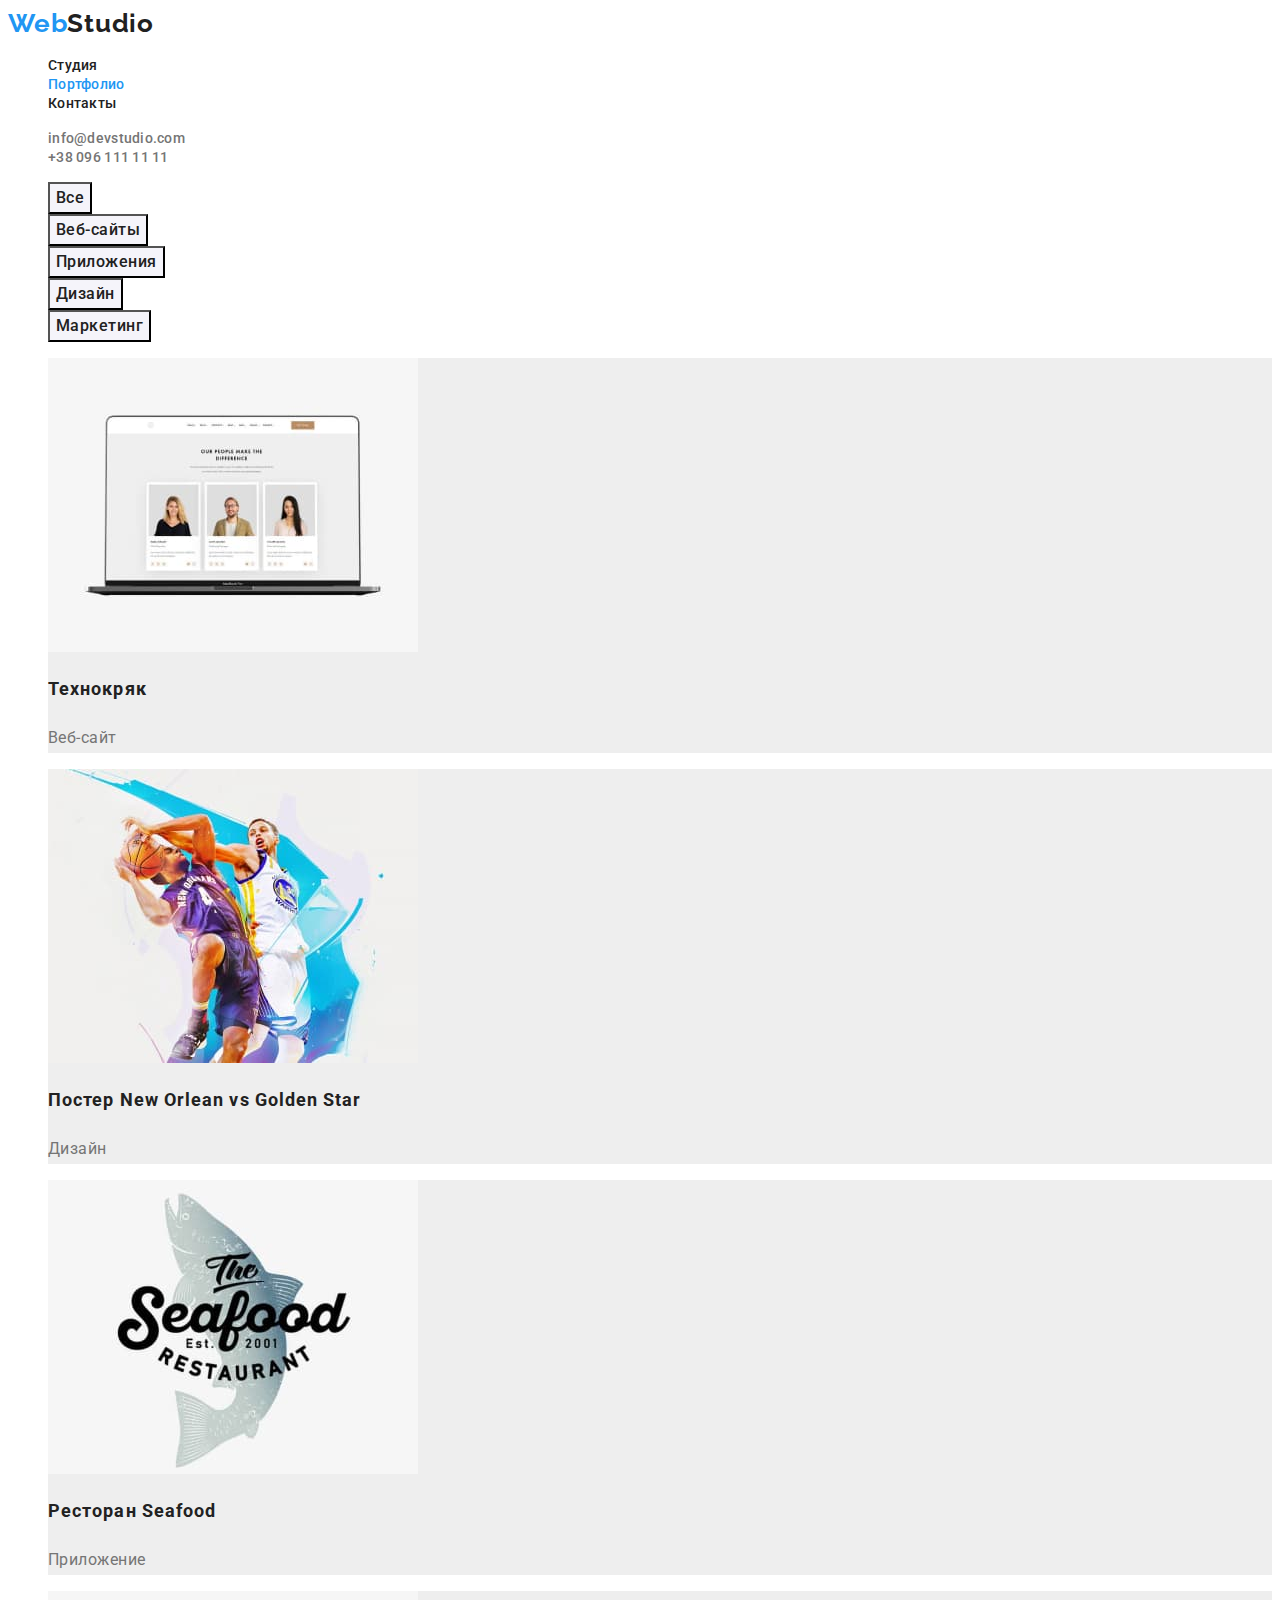
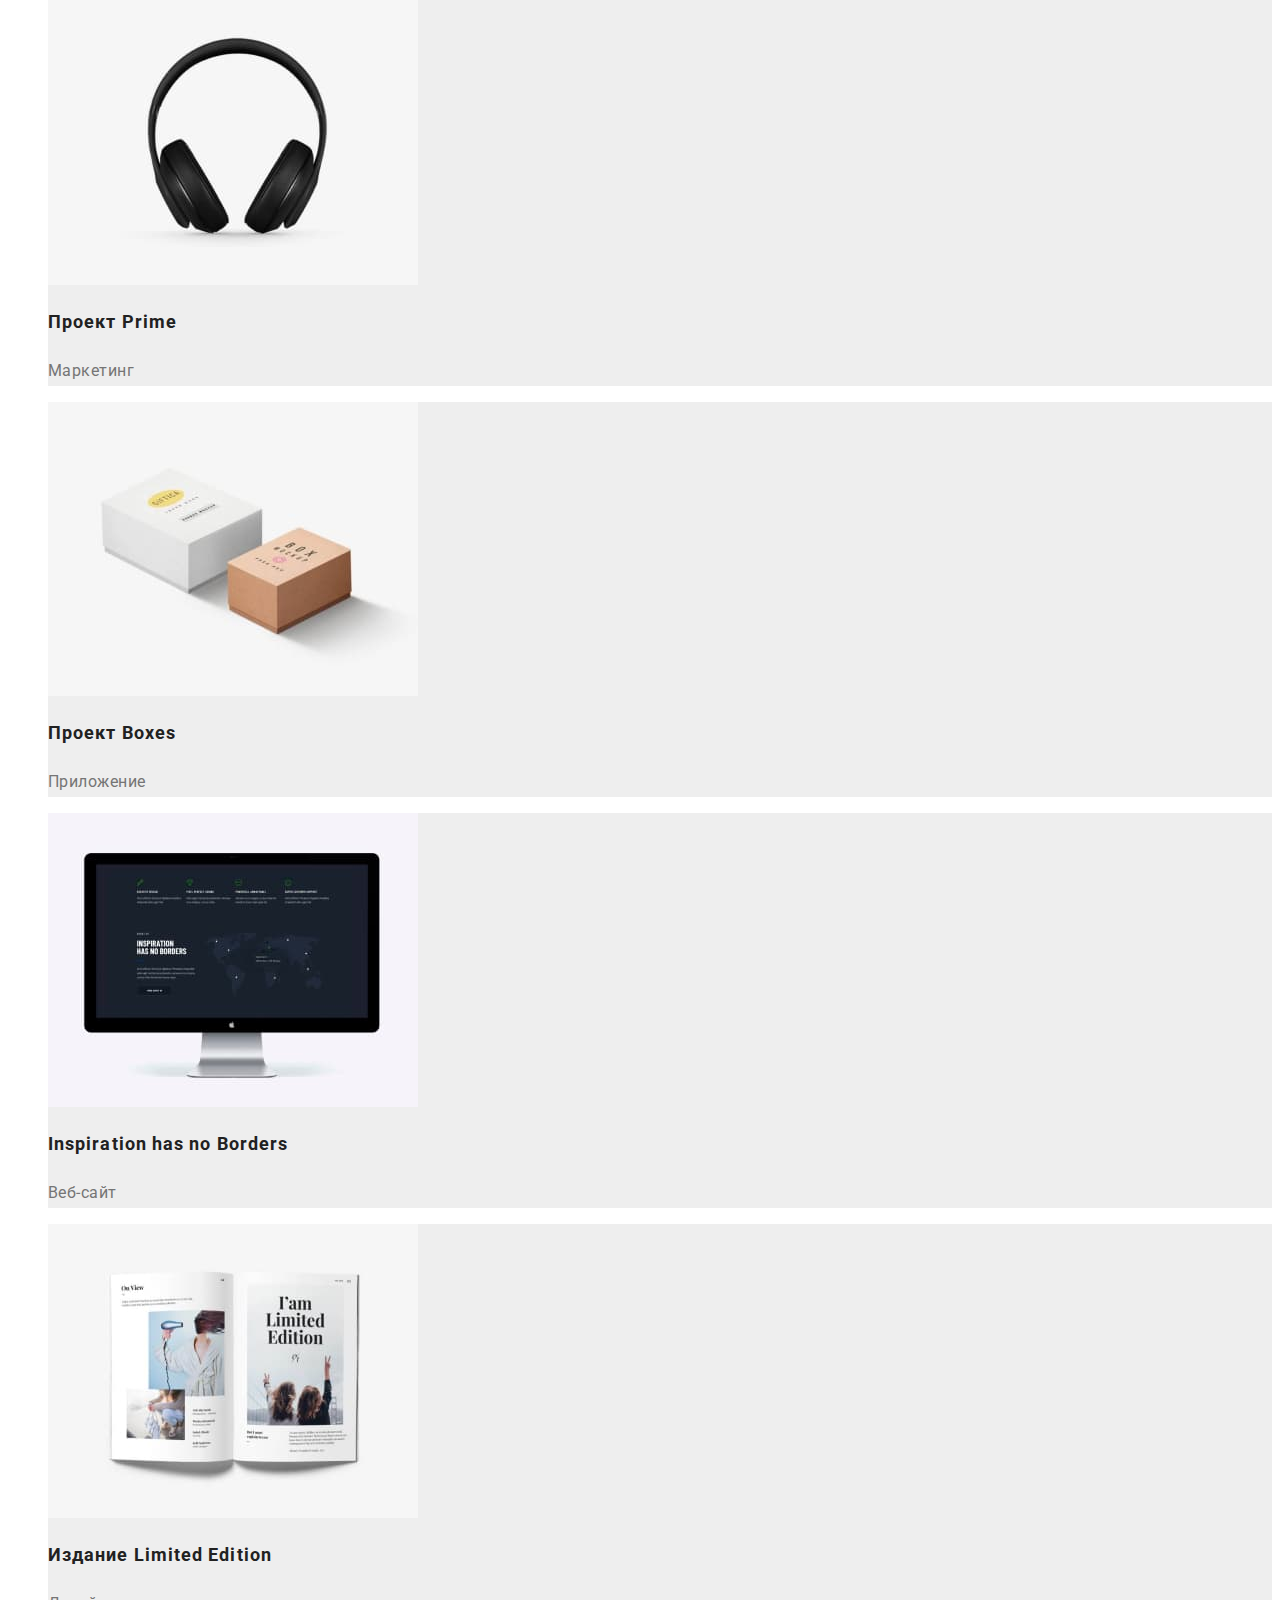
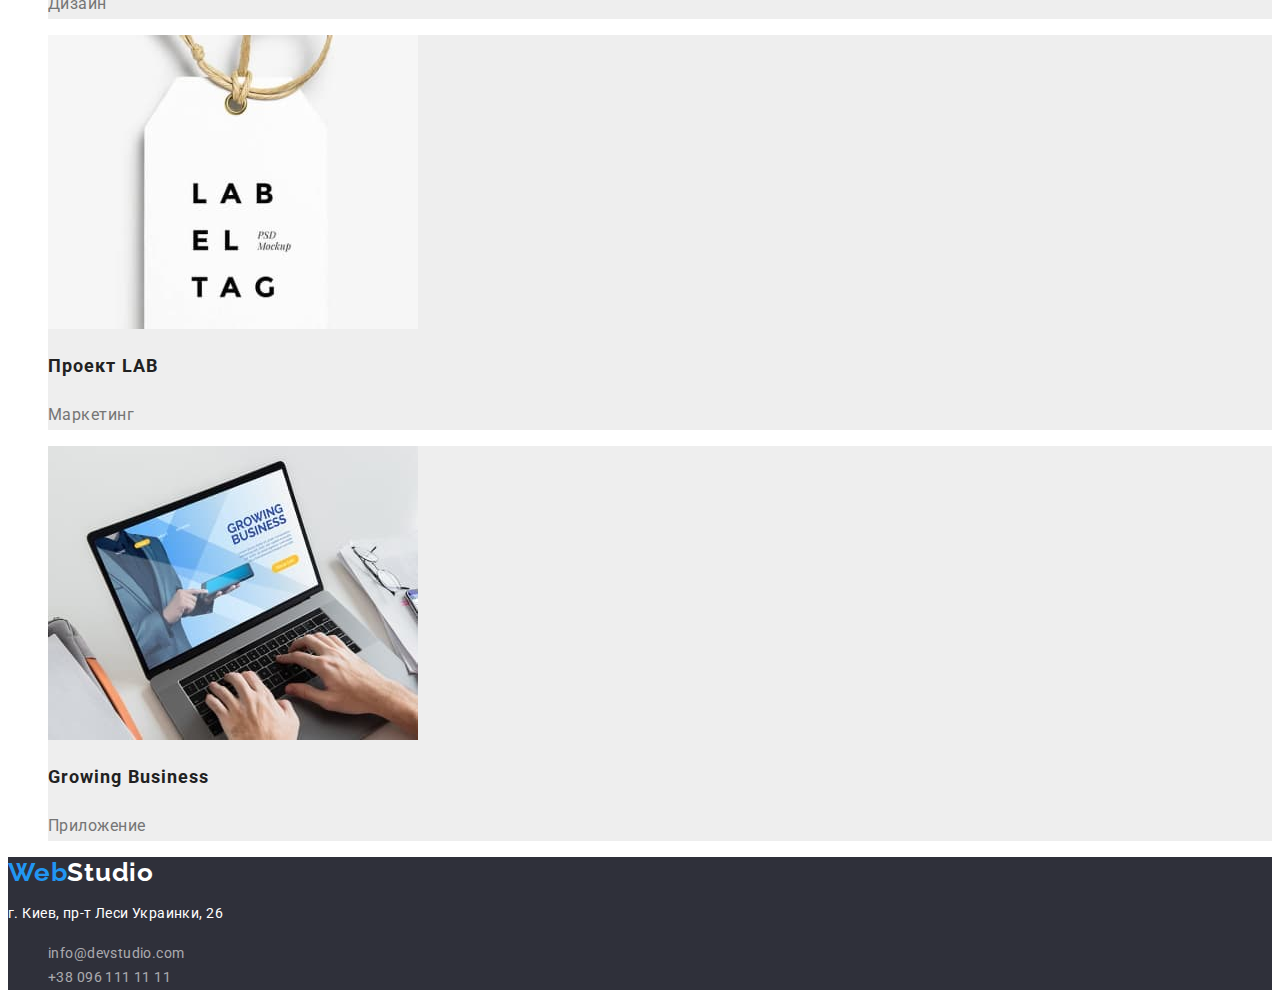
==== portfolio.html @ 0a77f8f7 "Sets up HW3" ====
<!DOCTYPE html>
<html lang="ru">
  <head>
    <meta charset="UTF-8" />
    <meta http-equiv="X-UA-Compatible" content="IE=edge" />
    <meta name="viewport" content="width=device-width, initial-scale=1.0" />

    <link rel="preconnect" href="https://fonts.googleapis.com" />
    <link rel="preconnect" href="https://fonts.gstatic.com" crossorigin />
    <link href="https://fonts.googleapis.com/css2?family=Raleway:wght@700&family=Roboto:wght@400;500;700;900&display=swap" rel="stylesheet" />

    <link rel="stylesheet" href="./CSS/styles.css" />
    <title>Document</title>
  </head>
  <body class="page">
    <header class="header">
      <a href="./index.html" lang="en" class="header-logo link"><span class="logo-blue">Web</span>Studio</a>
      <nav class="header-nav">
        <ul class="header-nav-list list">
          <li class="header-nav-item">
            <a href="./index.html" class="header-nav-link link">Студия</a>
          </li>
          <li class="header-nav-item">
            <a href="./portfolio.html" class="header-nav-link link current">Портфолио</a>
          </li>
          <li class="header-nav-item">
            <a href="" class="header-nav-link link">Контакты</a>
          </li>
        </ul>
      </nav>

      <ul class="header-contacts list">
        <li class="header-contacts-item">
          <a href="mailto:info@devstudio.com" lang="en" class="header-mail link">info@devstudio.com</a>
        </li>
        <li class="header-contacts-item">
          <a href="tel:+380961111111" class="header-tel link">+38 096 111 11 11</a>
        </li>
      </ul>
    </header>

    <main>
      <section class="portfolio">
        <h1 class="visually-hidden">Portfolio</h1>
        <!--title to be hidden-->
        <ul class="portfolio-filter list">
          <li class="portf-filter-item">
            <button type="button" class="port-filter-btn">Все</button>
          </li>
          <li class="portf-filter-item">
            <button type="button" class="port-filter-btn">Веб-сайты</button>
          </li>
          <li class="portf-filter-item">
            <button type="button" class="port-filter-btn">Приложения</button>
          </li>
          <li class="portf-filter-item">
            <button type="button" class="port-filter-btn">Дизайн</button>
          </li>
          <li class="portf-filter-item">
            <button type="button" class="port-filter-btn">Маркетинг</button>
          </li>
        </ul>

        <ul class="portfolio-list list">
          <li class="portfolio-item">
            <a href="">
              <img src="./images/portfolio/tech-crack.jpg" alt="Ноутбук с веб-сайтом" width="370" />
            </a>
            <h2 class="portfolio-item-name">Технокряк</h2>
            <p class="portfolio-item-service">Веб-сайт</p>
          </li>

          <li class="portfolio-item">
            <a href="">
              <img src="./images/portfolio/poster-no-vs-gs.jpg" alt="Баскетболисты" width="370" />
            </a>
            <h2 class="portfolio-item-name">Постер New Orlean vs Golden Star</h2>
            <p class="portfolio-item-service">Дизайн</p>
          </li>

          <li class="portfolio-item">
            <a href="">
              <img src="./images/portfolio/seafood-rest.jpg" alt="Надпись на фоне рыбы" width="370" />
            </a>
            <h2 class="portfolio-item-name">Ресторан Seafood</h2>
            <p class="portfolio-item-service">Приложение</p>
          </li>

          <li class="portfolio-item">
            <a href="">
              <img src="./images/portfolio/prime-project.jpg" alt="Наушники" width="370" />
            </a>
            <h2 class="portfolio-item-name">Проект Prime</h2>
            <p class="portfolio-item-service">Маркетинг</p>
          </li>

          <li class="portfolio-item">
            <a href="">
              <img src="./images/portfolio/boxes-project.jpg" alt="Коробки" width="370" />
            </a>
            <h2 class="portfolio-item-name">Проект Boxes</h2>
            <p class="portfolio-item-service">Приложение</p>
          </li>

          <li class="portfolio-item">
            <a href="">
              <img src="./images/portfolio/inspiration-has-no-borders.jpg" alt="Монитор" width="370" />
            </a>
            <h2 class="portfolio-item-name">Inspiration has no Borders</h2>
            <p class="portfolio-item-service">Веб-сайт</p>
          </li>

          <li class="portfolio-item">
            <a href="">
              <img src="./images/portfolio/limited-edition.jpg" alt="Книга" width="370" />
            </a>
            <h2 class="portfolio-item-name">Издание Limited Edition</h2>
            <p class="portfolio-item-service">Дизайн</p>
          </li>

          <li class="portfolio-item">
            <a href="">
              <img src="./images/portfolio/lab-project.jpg" alt="Бирка" width="370" />
            </a>
            <h2 class="portfolio-item-name">Проект LAB</h2>
            <p class="portfolio-item-service">Маркетинг</p>
          </li>

          <li class="portfolio-item">
            <a href="">
              <img src="./images/portfolio/growing-business.jpg" alt="Руки на ноутбуке" width="370" />
            </a>
            <h2 class="portfolio-item-name">Growing Business</h2>
            <p class="portfolio-item-service">Приложение</p>
          </li>
        </ul>
      </section>
    </main>

    <footer class="footer">
      <a href="./index.html" lang="en" class="footer-logo link"><span class="logo-blue">Web</span>Studio</a>
      <address>
        <p class="footer-address">г. Киев, пр-т Леси Украинки, 26</p>
        <ul class="footer-contacts list">
          <li class="footer-contacts-item">
            <a href="mailto:info@devstudio.com" lang="en" class="footer-mail link">info@devstudio.com</a>
          </li>
          <li class="footer-contacts-item">
            <a href="tel:+380961111111" class="footer-tel link">+38 096 111 11 11</a>
          </li>
        </ul>
      </address>
    </footer>
  </body>
</html>
---- CSS/styles.css ----
/*
dominant text color: #757575
secondary tet color: #212121;
accent text/background color: #2196F3
white text color: #FFFFFF

1-time used:
hero-button hover background-color: #188ce8
hero background-color: #2F303A
team background-color: #F5F4FA
footer background-color: #2F303A
footer tel/e-mail text color: color: rgba(255, 255, 255, 0.6);
*/

/* ---------- VARIABLES ---------- */
:root {
  --main-text: #757575;
  --white-text: #ffffff;
  --secondary-text: #212121;
  --accent: #2196f3;
  --logo-font: 'Raleway', sans-serif;
}

/* ---------- GENERAL ---------- */
body {
  background-color: #ffffff;
  color: var(--main-text);
  font-family: 'Roboto', 'Helvetica Neue', sans-serif;
}

.link {
  text-decoration: none;
}

.list {
  list-style: none;
}

.visually-hidden {
  position: absolute;
  width: 1px;
  height: 1px;
  margin: -1px;
  border: 0;
  padding: 0;

  white-space: nowrap;
  clip-path: inset(100%);
  clip: rect(0 0 0 0);
  overflow: hidden;
}

/* ---------- MAIN PAGE ---------- */
/* ---------- HEADER ---------- */
.header-logo {
  color: var(--secondary-text);
  font-family: var(--logo-font);
  font-weight: 700;
  font-size: 26px;
  line-height: 1.19;
  letter-spacing: 0.03em;
}

.logo-blue {
  color: var(--accent);
}

/* header-nav */
.header-nav-list .header-nav-link {
  color: var(--secondary-text);
  font-weight: 500;
  font-size: 14px;
  line-height: 1.14;
  letter-spacing: 0.02em;
}

.header-nav-list .header-nav-link:hover,
.header-nav-list .header-nav-link:focus {
  color: var(--accent);
}

.header-nav-list .header-nav-link.current {
  color: var(--accent);
}

/* header-contacts */
.header-mail,
.header-tel {
  color: var(--main-text);
  font-weight: 500;
  font-size: 14px;
  line-height: 1.14;
  letter-spacing: 0.02em;
}

.header-mail:hover,
.header-tel:hover,
.header-mail:focus,
.header-tel:focus {
  color: var(--accent);
}

/* ---------- MAIN ---------- */
.hero {
  background-color: #2f303a;
}

.hero-title {
  color: var(--white-text);
  font-weight: 900;
  font-size: 44px;
  line-height: 1.36;
  text-align: center;
  letter-spacing: 0.06em;
  text-transform: uppercase;
}

.hero-button {
  background-color: var(--accent);
  color: var(--white-text);
  cursor: pointer;
  font-family: inherit;
  font-weight: 700;
  font-size: 16px;
  line-height: 1.88;
  display: flex;
  align-items: center;
  text-align: center;
  letter-spacing: 0.06em;
}

.hero-button:hover,
.hero-button:focus {
  background-color: #188ce8;
}

.val-headline {
  color: var(--secondary-text);
  font-weight: 700;
  font-size: 14px;
  line-height: 1.14;
  letter-spacing: 0.03em;
  text-transform: uppercase;
}

.services-title,
.team-title {
  color: var(--secondary-text);
  font-size: 36px;
  line-height: 1.17;
  text-align: center;
  letter-spacing: 0.03em;
}

.val-descr {
  color: var(--main-text);
  font-size: 14px;
  line-height: 1.71;
  letter-spacing: 0.03em;
}

.team-members-name {
  color: var(--secondary-text);
  font-weight: 500;
  font-size: 16px;
  line-height: 1.19;
  text-align: center;
  letter-spacing: 0.03em;
}

.team-members-position {
  color: var(--main-text);
  font-size: 16px;
  line-height: 1.19;
  text-align: center;
  letter-spacing: 0.03em;
}

.team {
  background-color: #f5f4fa;
}

/* ---------- FOOTER ---------- */
.footer {
  background-color: #2f303a;
}

.footer-logo {
  color: var(--white-text);
  font-weight: 700;
  font-size: 26px;
  line-height: 1.19;
  letter-spacing: 0.03em;
}

.footer-address {
  color: var(--white-text);
  font-style: normal;
  font-size: 14px;
  line-height: 1.71;
  letter-spacing: 0.03em;
}

.footer-logo {
  font-family: var(--logo-font);
  font-weight: 700;
  font-size: 26px;
  line-height: 1.19;
  letter-spacing: 0.03em;
}

/* footer-contacts */
.footer-mail,
.footer-tel {
  color: rgba(255, 255, 255, 0.6);
  font-style: normal;
  font-weight: 400;
  font-size: 14px;
  line-height: 1.71;
  letter-spacing: 0.03em;
}

.footer-mail:hover,
.footer-tel:hover,
.footer-mail:focus,
.footer-tel:focus {
  color: var(--accent);
}

/* ---------- PORTFOLIO PAGE ---------- */
.port-filter-btn {
  color: var(--secondary-text);
  background-color: #f5f4fa;
  font-family: inherit;
  cursor: pointer;
  font-weight: 500;
  font-size: 16px;
  line-height: 1.63;
  text-align: center;
  letter-spacing: 0.03em;
}

.port-filter-btn:hover,
.port-filter-btn:focus {
  color: var(--white-text);
  background-color: var(--accent);
}

.portfolio-item {
  background-color: #eeeeee;
}

.portfolio-item-name {
  color: var(--secondary-text);
  font-size: 18px;
  line-height: 2;
  letter-spacing: 0.06em;
}

.portfolio-item-service {
  color: var(--main-text);
  font-size: 16px;
  line-height: 1.88;
  letter-spacing: 0.03em;
}
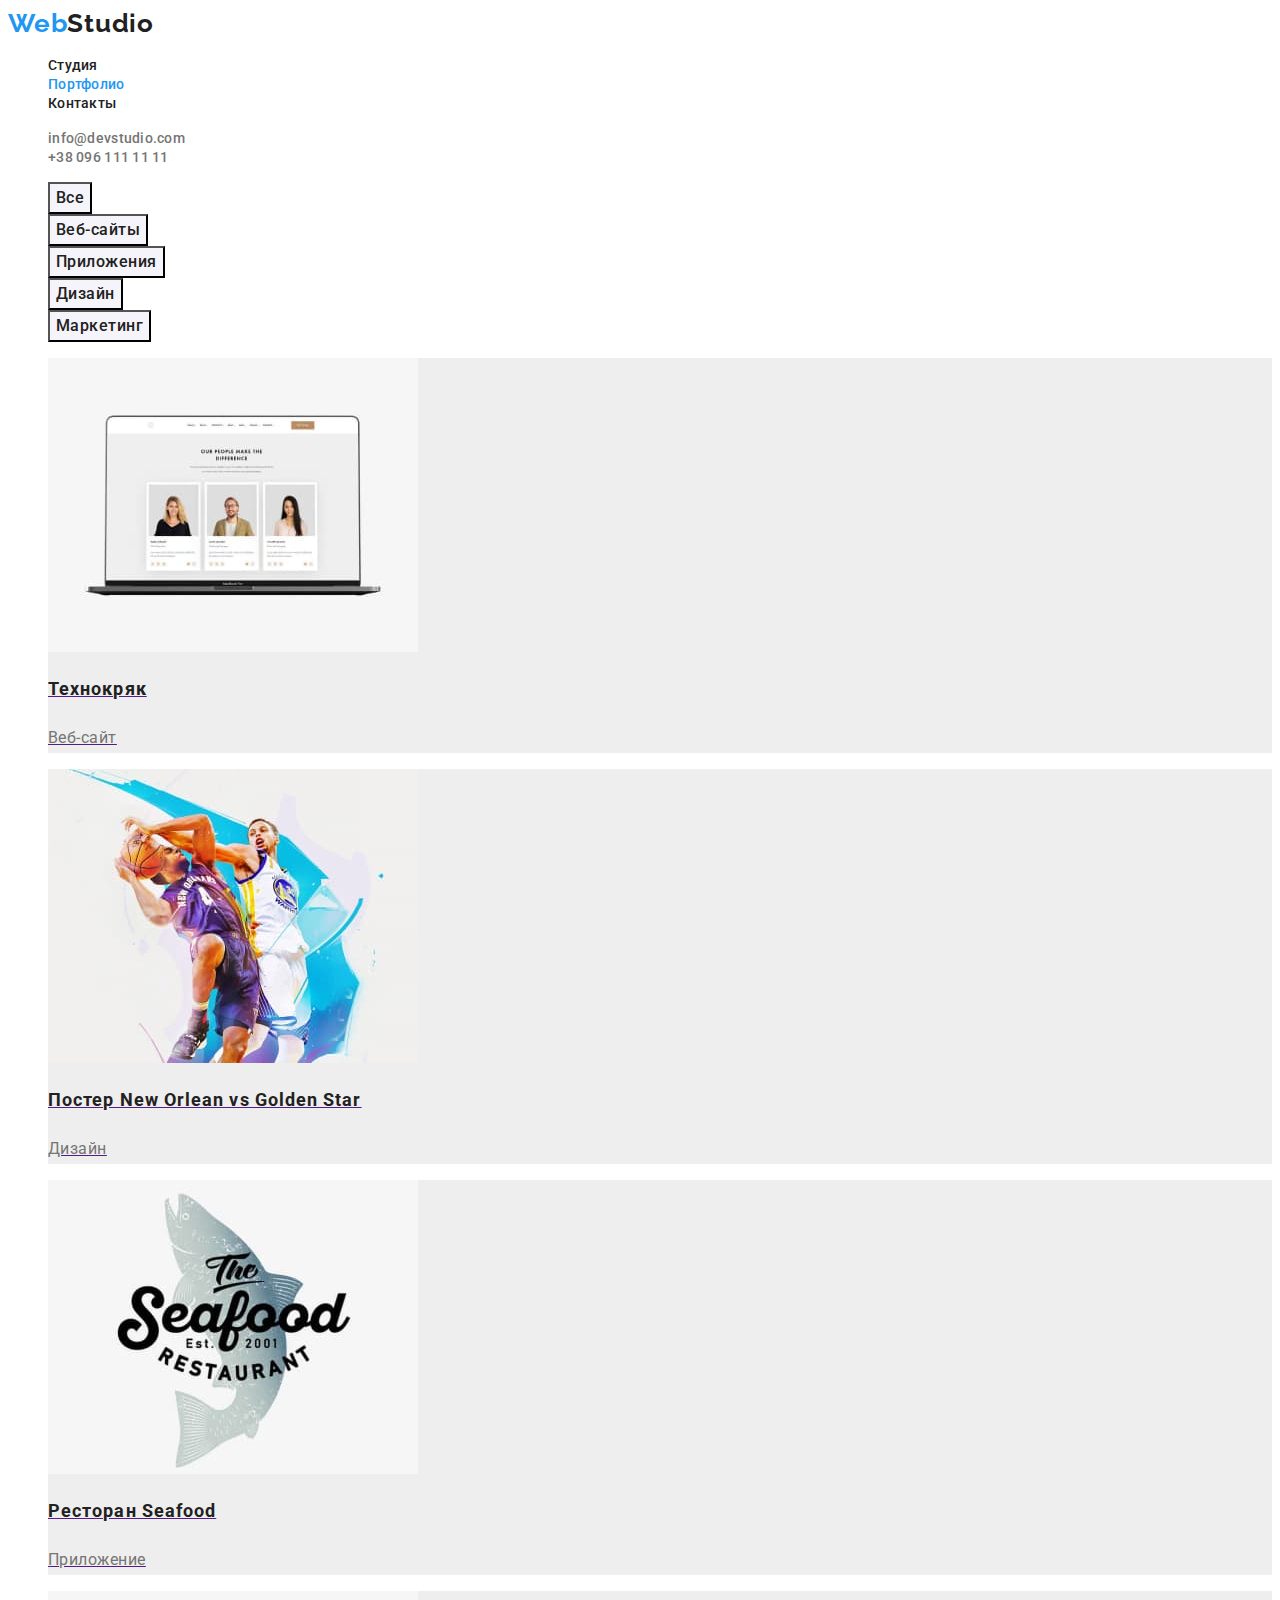
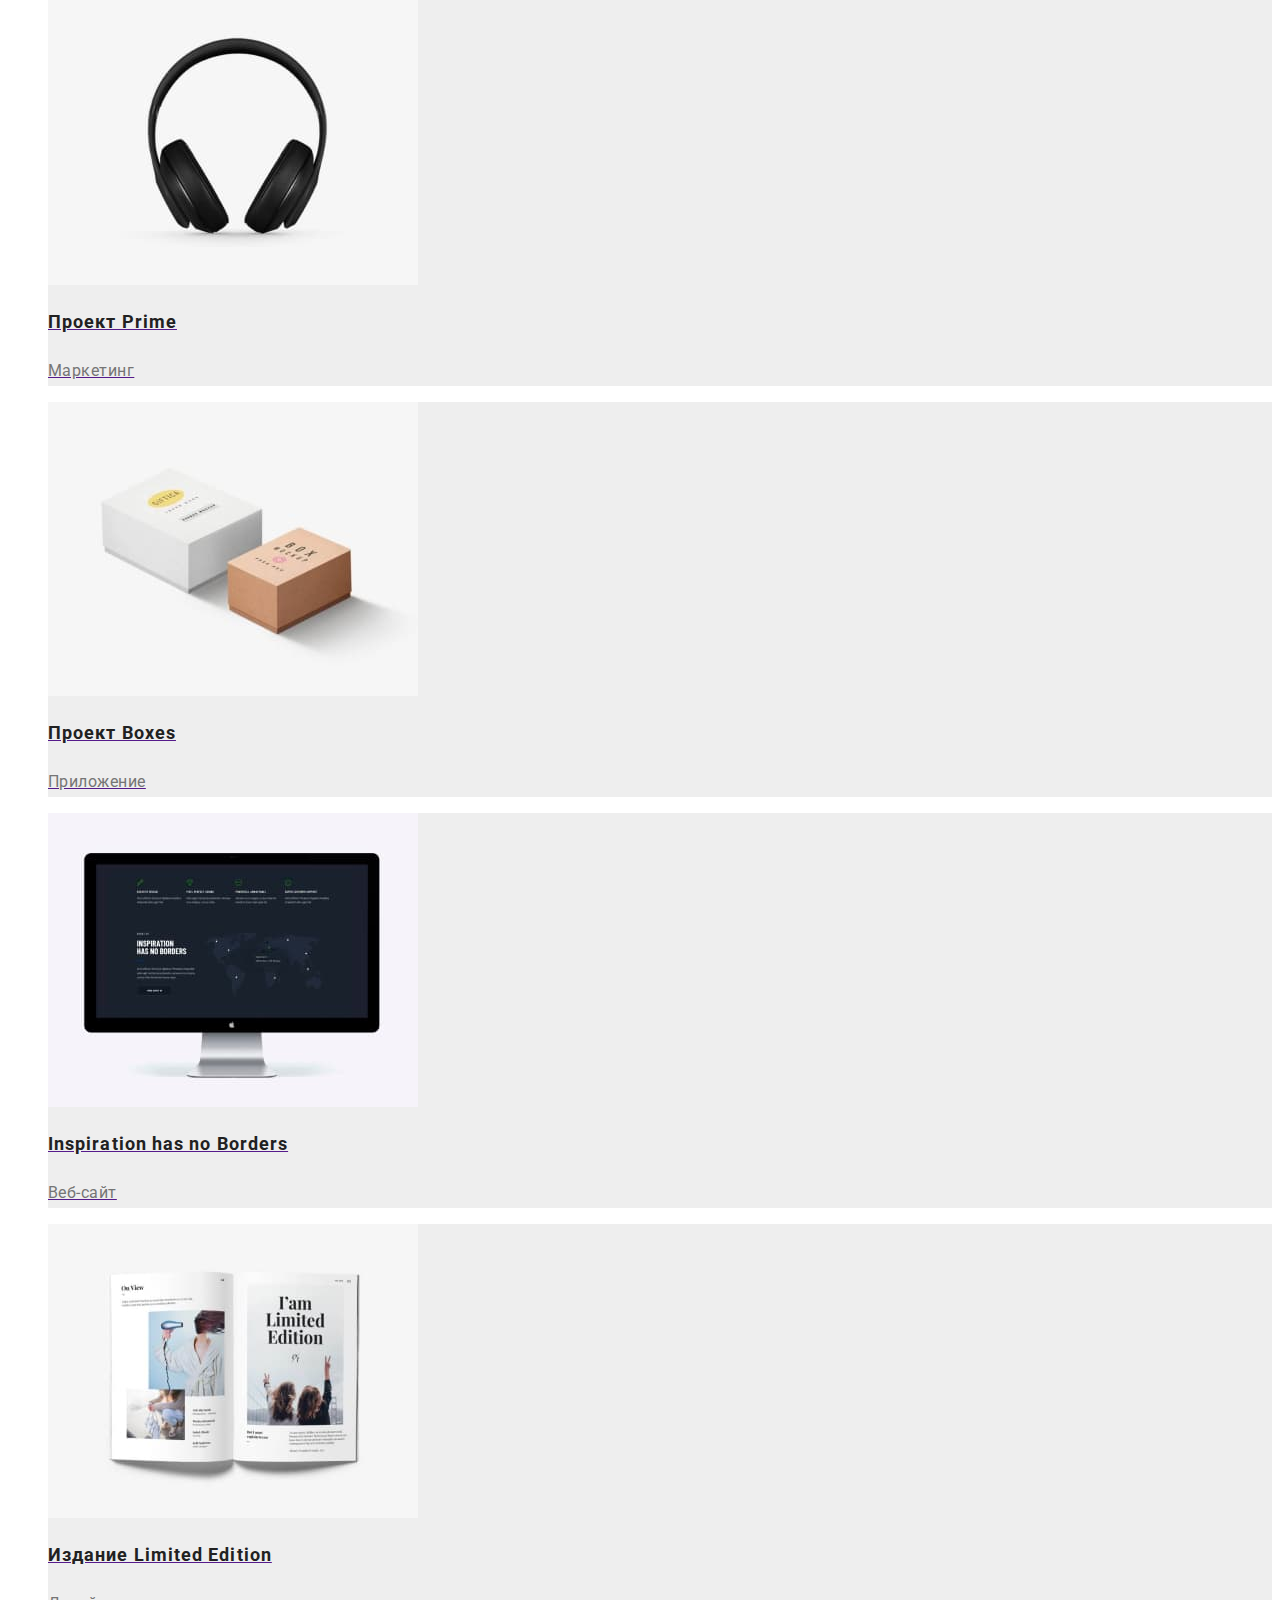
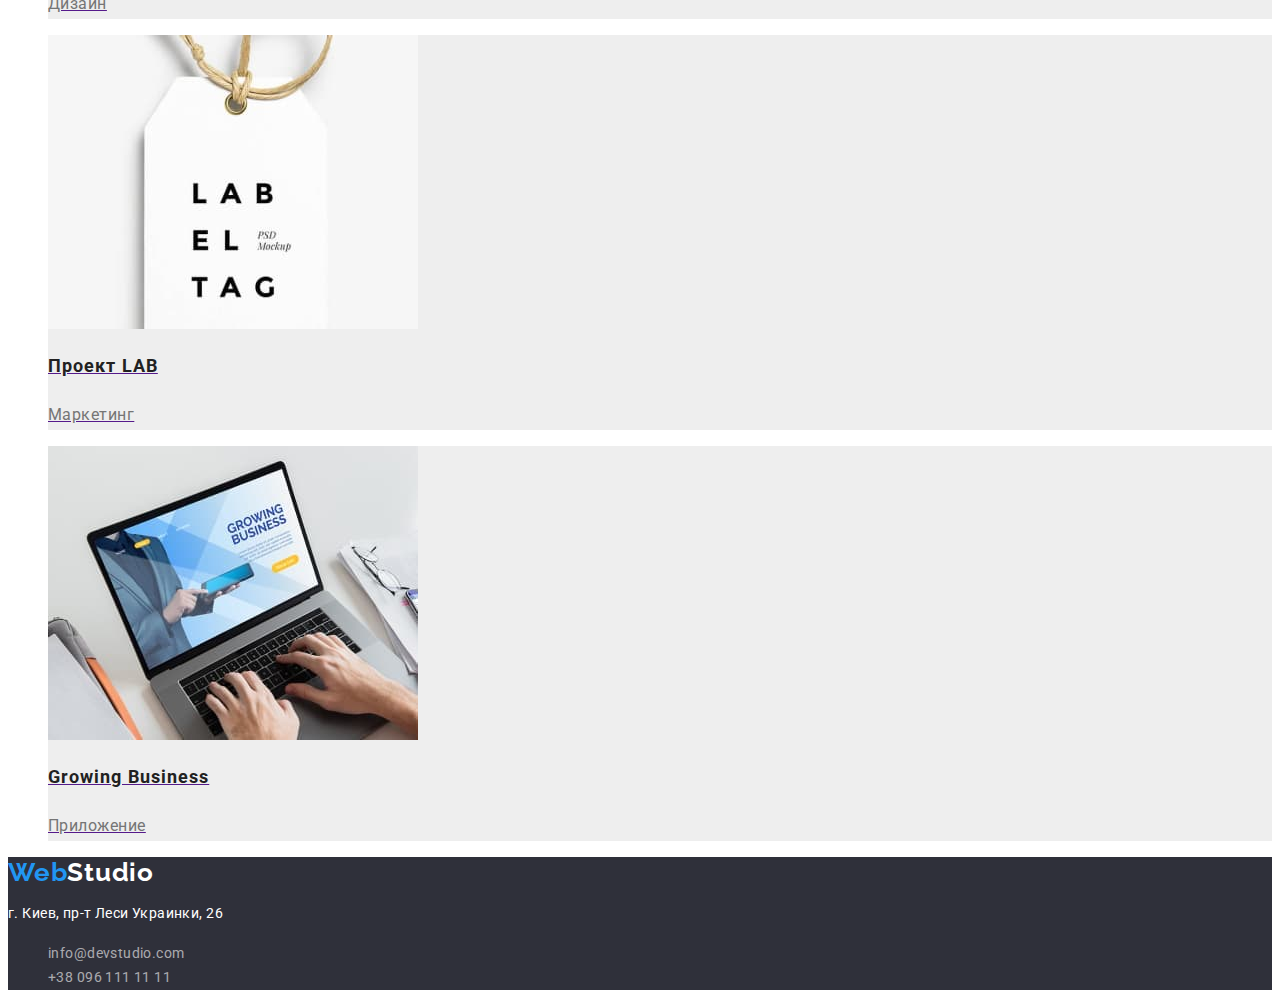
==== commit 9db09081: "Adjusts general requirements" ====
--- a/portfolio.html
+++ b/portfolio.html
@@ -5,11 +5,19 @@
     <meta http-equiv="X-UA-Compatible" content="IE=edge" />
     <meta name="viewport" content="width=device-width, initial-scale=1.0" />
 
+    <link
+      rel="stylesheet"
+      href="https://cdnjs.cloudflare.com/ajax/libs/modern-normalize/1.1.0/modern-normalize.min.css"
+      integrity="sha512-wpPYUAdjBVSE4KJnH1VR1HeZfpl1ub8YT/NKx4PuQ5NmX2tKuGu6U/JRp5y+Y8XG2tV+wKQpNHVUX03MfMFn9Q=="
+      crossorigin="anonymous"
+      referrerpolicy="no-referrer"
+    />
+    <link rel="stylesheet" href="./CSS/styles.css" />
+
     <link rel="preconnect" href="https://fonts.googleapis.com" />
     <link rel="preconnect" href="https://fonts.gstatic.com" crossorigin />
     <link href="https://fonts.googleapis.com/css2?family=Raleway:wght@700&family=Roboto:wght@400;500;700;900&display=swap" rel="stylesheet" />
 
-    <link rel="stylesheet" href="./CSS/styles.css" />
     <title>Document</title>
   </head>
   <body class="page">
@@ -65,73 +73,73 @@
           <li class="portfolio-item">
             <a href="">
               <img src="./images/portfolio/tech-crack.jpg" alt="Ноутбук с веб-сайтом" width="370" />
+              <h2 class="portfolio-item-name">Технокряк</h2>
+              <p class="portfolio-item-service">Веб-сайт</p>
             </a>
-            <h2 class="portfolio-item-name">Технокряк</h2>
-            <p class="portfolio-item-service">Веб-сайт</p>
           </li>
 
           <li class="portfolio-item">
             <a href="">
               <img src="./images/portfolio/poster-no-vs-gs.jpg" alt="Баскетболисты" width="370" />
+              <h2 class="portfolio-item-name">Постер New Orlean vs Golden Star</h2>
+              <p class="portfolio-item-service">Дизайн</p>
             </a>
-            <h2 class="portfolio-item-name">Постер New Orlean vs Golden Star</h2>
-            <p class="portfolio-item-service">Дизайн</p>
           </li>
 
           <li class="portfolio-item">
             <a href="">
               <img src="./images/portfolio/seafood-rest.jpg" alt="Надпись на фоне рыбы" width="370" />
+              <h2 class="portfolio-item-name">Ресторан Seafood</h2>
+              <p class="portfolio-item-service">Приложение</p>
             </a>
-            <h2 class="portfolio-item-name">Ресторан Seafood</h2>
-            <p class="portfolio-item-service">Приложение</p>
           </li>
 
           <li class="portfolio-item">
             <a href="">
               <img src="./images/portfolio/prime-project.jpg" alt="Наушники" width="370" />
+              <h2 class="portfolio-item-name">Проект Prime</h2>
+              <p class="portfolio-item-service">Маркетинг</p>
             </a>
-            <h2 class="portfolio-item-name">Проект Prime</h2>
-            <p class="portfolio-item-service">Маркетинг</p>
           </li>
 
           <li class="portfolio-item">
             <a href="">
               <img src="./images/portfolio/boxes-project.jpg" alt="Коробки" width="370" />
+              <h2 class="portfolio-item-name">Проект Boxes</h2>
+              <p class="portfolio-item-service">Приложение</p>
             </a>
-            <h2 class="portfolio-item-name">Проект Boxes</h2>
-            <p class="portfolio-item-service">Приложение</p>
           </li>
 
           <li class="portfolio-item">
             <a href="">
               <img src="./images/portfolio/inspiration-has-no-borders.jpg" alt="Монитор" width="370" />
+              <h2 class="portfolio-item-name">Inspiration has no Borders</h2>
+              <p class="portfolio-item-service">Веб-сайт</p>
             </a>
-            <h2 class="portfolio-item-name">Inspiration has no Borders</h2>
-            <p class="portfolio-item-service">Веб-сайт</p>
           </li>
 
           <li class="portfolio-item">
             <a href="">
               <img src="./images/portfolio/limited-edition.jpg" alt="Книга" width="370" />
+              <h2 class="portfolio-item-name">Издание Limited Edition</h2>
+              <p class="portfolio-item-service">Дизайн</p>
             </a>
-            <h2 class="portfolio-item-name">Издание Limited Edition</h2>
-            <p class="portfolio-item-service">Дизайн</p>
           </li>
 
           <li class="portfolio-item">
             <a href="">
               <img src="./images/portfolio/lab-project.jpg" alt="Бирка" width="370" />
+              <h2 class="portfolio-item-name">Проект LAB</h2>
+              <p class="portfolio-item-service">Маркетинг</p>
             </a>
-            <h2 class="portfolio-item-name">Проект LAB</h2>
-            <p class="portfolio-item-service">Маркетинг</p>
           </li>
 
           <li class="portfolio-item">
             <a href="">
               <img src="./images/portfolio/growing-business.jpg" alt="Руки на ноутбуке" width="370" />
+              <h2 class="portfolio-item-name">Growing Business</h2>
+              <p class="portfolio-item-service">Приложение</p>
             </a>
-            <h2 class="portfolio-item-name">Growing Business</h2>
-            <p class="portfolio-item-service">Приложение</p>
           </li>
         </ul>
       </section>
--- a/CSS/styles.css
+++ b/CSS/styles.css
@@ -1,18 +1,4 @@
-/*
-dominant text color: #757575
-secondary tet color: #212121;
-accent text/background color: #2196F3
-white text color: #FFFFFF
-
-1-time used:
-hero-button hover background-color: #188ce8
-hero background-color: #2F303A
-team background-color: #F5F4FA
-footer background-color: #2F303A
-footer tel/e-mail text color: color: rgba(255, 255, 255, 0.6);
-*/
-
-/* ---------- VARIABLES ---------- */
+/* ---------- GENERAL ---------- */
 :root {
   --main-text: #757575;
   --white-text: #ffffff;
@@ -21,7 +7,16 @@
   --logo-font: 'Raleway', sans-serif;
 }
 
-/* ---------- GENERAL ---------- */
+html {
+  box-sizing: border-box;
+}
+
+*,
+*::before,
+*::after {
+  box-sizing: inherit;
+}
+
 body {
   background-color: #ffffff;
   color: var(--main-text);
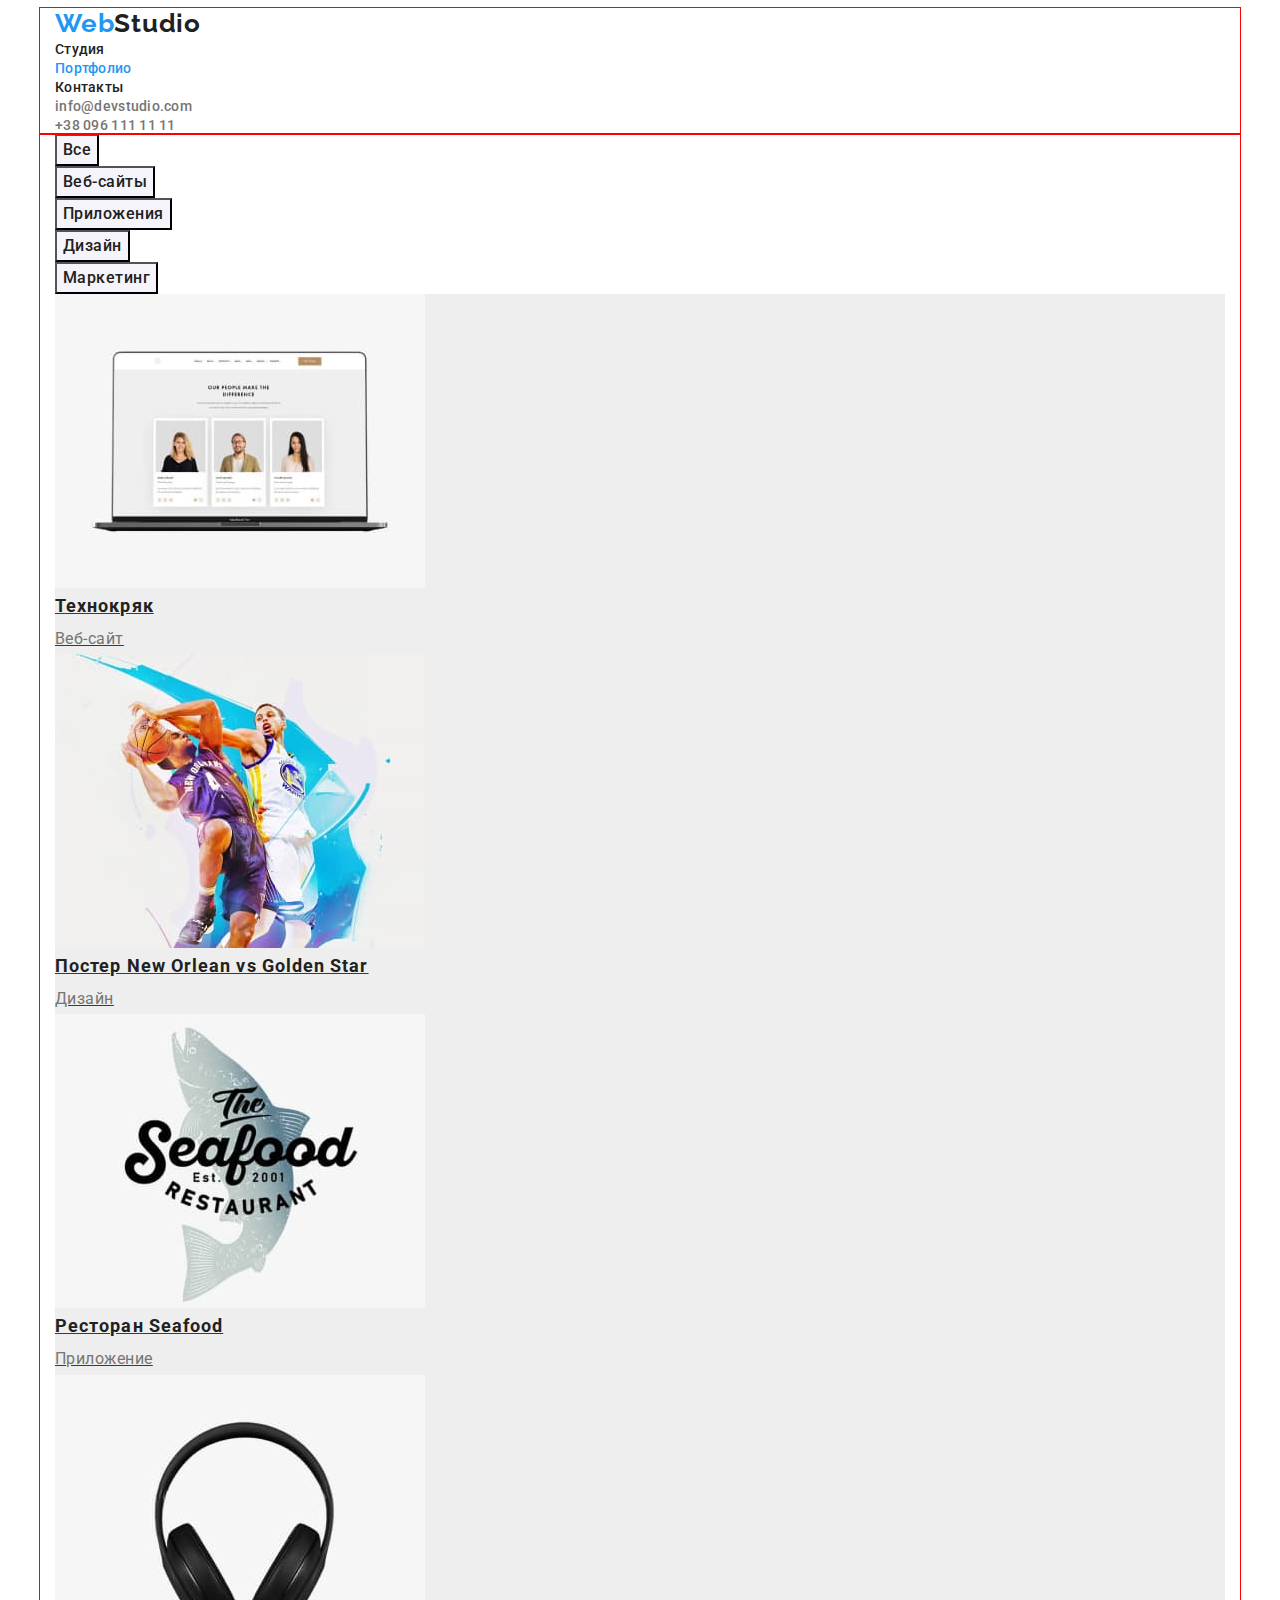
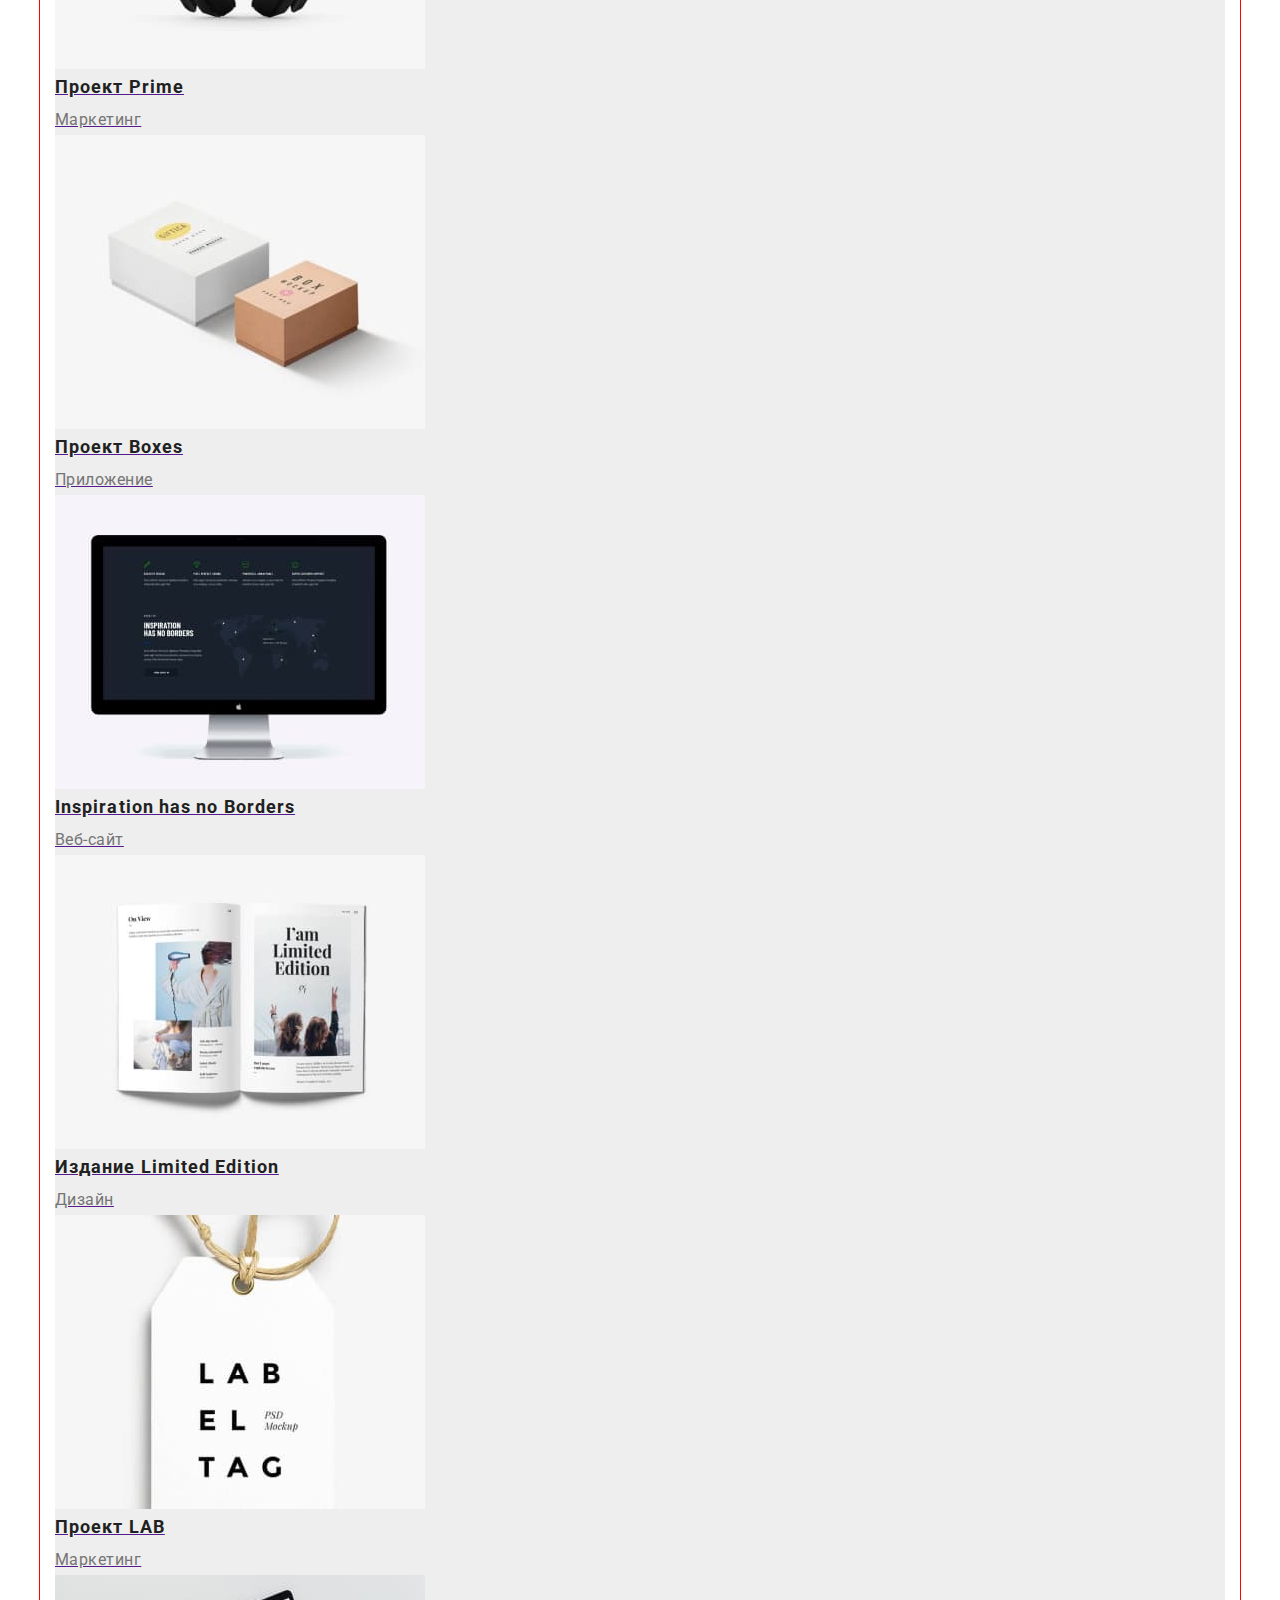
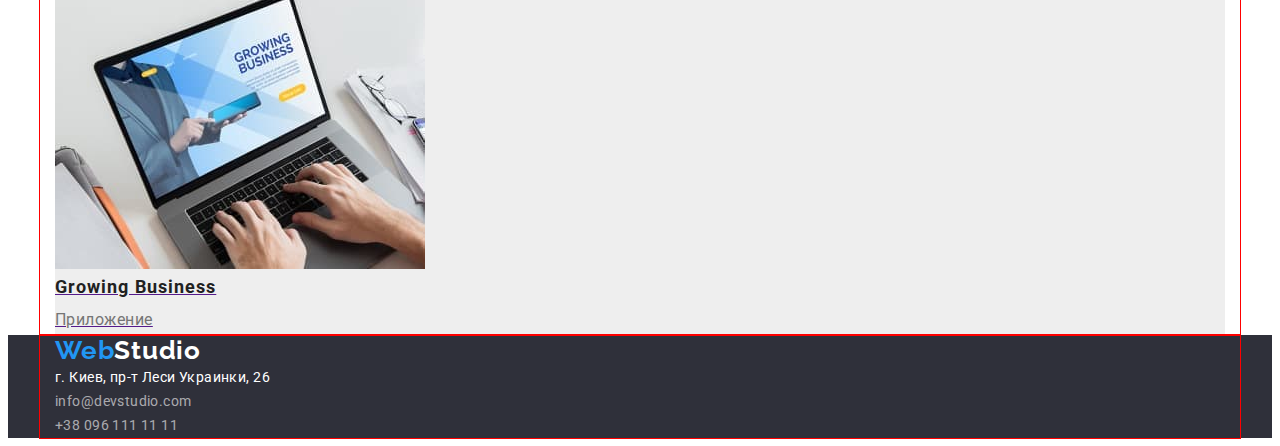
==== commit f3142c38: "Adds Containers to main sections" ====
--- a/portfolio.html
+++ b/portfolio.html
@@ -22,142 +22,148 @@
   </head>
   <body class="page">
     <header class="header">
-      <a href="./index.html" lang="en" class="header-logo link"><span class="logo-blue">Web</span>Studio</a>
-      <nav class="header-nav">
-        <ul class="header-nav-list list">
-          <li class="header-nav-item">
-            <a href="./index.html" class="header-nav-link link">Студия</a>
+      <div class="container">
+        <a href="./index.html" lang="en" class="header-logo link"><span class="logo-blue">Web</span>Studio</a>
+        <nav class="header-nav">
+          <ul class="header-nav-list list">
+            <li class="header-nav-item">
+              <a href="./index.html" class="header-nav-link link">Студия</a>
+            </li>
+            <li class="header-nav-item">
+              <a href="./portfolio.html" class="header-nav-link link current">Портфолио</a>
+            </li>
+            <li class="header-nav-item">
+              <a href="" class="header-nav-link link">Контакты</a>
+            </li>
+          </ul>
+        </nav>
+
+        <ul class="header-contacts list">
+          <li class="header-contacts-item">
+            <a href="mailto:info@devstudio.com" lang="en" class="header-mail link">info@devstudio.com</a>
           </li>
-          <li class="header-nav-item">
-            <a href="./portfolio.html" class="header-nav-link link current">Портфолио</a>
-          </li>
-          <li class="header-nav-item">
-            <a href="" class="header-nav-link link">Контакты</a>
+          <li class="header-contacts-item">
+            <a href="tel:+380961111111" class="header-tel link">+38 096 111 11 11</a>
           </li>
         </ul>
-      </nav>
-
-      <ul class="header-contacts list">
-        <li class="header-contacts-item">
-          <a href="mailto:info@devstudio.com" lang="en" class="header-mail link">info@devstudio.com</a>
-        </li>
-        <li class="header-contacts-item">
-          <a href="tel:+380961111111" class="header-tel link">+38 096 111 11 11</a>
-        </li>
-      </ul>
+      </div>
     </header>
 
     <main>
-      <section class="portfolio">
-        <h1 class="visually-hidden">Portfolio</h1>
-        <!--title to be hidden-->
-        <ul class="portfolio-filter list">
-          <li class="portf-filter-item">
-            <button type="button" class="port-filter-btn">Все</button>
-          </li>
-          <li class="portf-filter-item">
-            <button type="button" class="port-filter-btn">Веб-сайты</button>
-          </li>
-          <li class="portf-filter-item">
-            <button type="button" class="port-filter-btn">Приложения</button>
-          </li>
-          <li class="portf-filter-item">
-            <button type="button" class="port-filter-btn">Дизайн</button>
-          </li>
-          <li class="portf-filter-item">
-            <button type="button" class="port-filter-btn">Маркетинг</button>
-          </li>
-        </ul>
+      <div class="container">
+        <section class="portfolio">
+          <h1 class="visually-hidden">Portfolio</h1>
+          <!--title to be hidden-->
+          <ul class="portfolio-filter list">
+            <li class="portf-filter-item">
+              <button type="button" class="port-filter-btn">Все</button>
+            </li>
+            <li class="portf-filter-item">
+              <button type="button" class="port-filter-btn">Веб-сайты</button>
+            </li>
+            <li class="portf-filter-item">
+              <button type="button" class="port-filter-btn">Приложения</button>
+            </li>
+            <li class="portf-filter-item">
+              <button type="button" class="port-filter-btn">Дизайн</button>
+            </li>
+            <li class="portf-filter-item">
+              <button type="button" class="port-filter-btn">Маркетинг</button>
+            </li>
+          </ul>
 
-        <ul class="portfolio-list list">
-          <li class="portfolio-item">
-            <a href="">
-              <img src="./images/portfolio/tech-crack.jpg" alt="Ноутбук с веб-сайтом" width="370" />
-              <h2 class="portfolio-item-name">Технокряк</h2>
-              <p class="portfolio-item-service">Веб-сайт</p>
-            </a>
-          </li>
+          <ul class="portfolio-list list">
+            <li class="portfolio-item">
+              <a href="">
+                <img src="./images/portfolio/tech-crack.jpg" alt="Ноутбук с веб-сайтом" width="370" />
+                <h2 class="portfolio-item-name">Технокряк</h2>
+                <p class="portfolio-item-service">Веб-сайт</p>
+              </a>
+            </li>
 
-          <li class="portfolio-item">
-            <a href="">
-              <img src="./images/portfolio/poster-no-vs-gs.jpg" alt="Баскетболисты" width="370" />
-              <h2 class="portfolio-item-name">Постер New Orlean vs Golden Star</h2>
-              <p class="portfolio-item-service">Дизайн</p>
-            </a>
-          </li>
+            <li class="portfolio-item">
+              <a href="">
+                <img src="./images/portfolio/poster-no-vs-gs.jpg" alt="Баскетболисты" width="370" />
+                <h2 class="portfolio-item-name">Постер New Orlean vs Golden Star</h2>
+                <p class="portfolio-item-service">Дизайн</p>
+              </a>
+            </li>
 
-          <li class="portfolio-item">
-            <a href="">
-              <img src="./images/portfolio/seafood-rest.jpg" alt="Надпись на фоне рыбы" width="370" />
-              <h2 class="portfolio-item-name">Ресторан Seafood</h2>
-              <p class="portfolio-item-service">Приложение</p>
-            </a>
-          </li>
+            <li class="portfolio-item">
+              <a href="">
+                <img src="./images/portfolio/seafood-rest.jpg" alt="Надпись на фоне рыбы" width="370" />
+                <h2 class="portfolio-item-name">Ресторан Seafood</h2>
+                <p class="portfolio-item-service">Приложение</p>
+              </a>
+            </li>
 
-          <li class="portfolio-item">
-            <a href="">
-              <img src="./images/portfolio/prime-project.jpg" alt="Наушники" width="370" />
-              <h2 class="portfolio-item-name">Проект Prime</h2>
-              <p class="portfolio-item-service">Маркетинг</p>
-            </a>
-          </li>
+            <li class="portfolio-item">
+              <a href="">
+                <img src="./images/portfolio/prime-project.jpg" alt="Наушники" width="370" />
+                <h2 class="portfolio-item-name">Проект Prime</h2>
+                <p class="portfolio-item-service">Маркетинг</p>
+              </a>
+            </li>
 
-          <li class="portfolio-item">
-            <a href="">
-              <img src="./images/portfolio/boxes-project.jpg" alt="Коробки" width="370" />
-              <h2 class="portfolio-item-name">Проект Boxes</h2>
-              <p class="portfolio-item-service">Приложение</p>
-            </a>
-          </li>
+            <li class="portfolio-item">
+              <a href="">
+                <img src="./images/portfolio/boxes-project.jpg" alt="Коробки" width="370" />
+                <h2 class="portfolio-item-name">Проект Boxes</h2>
+                <p class="portfolio-item-service">Приложение</p>
+              </a>
+            </li>
 
-          <li class="portfolio-item">
-            <a href="">
-              <img src="./images/portfolio/inspiration-has-no-borders.jpg" alt="Монитор" width="370" />
-              <h2 class="portfolio-item-name">Inspiration has no Borders</h2>
-              <p class="portfolio-item-service">Веб-сайт</p>
-            </a>
-          </li>
+            <li class="portfolio-item">
+              <a href="">
+                <img src="./images/portfolio/inspiration-has-no-borders.jpg" alt="Монитор" width="370" />
+                <h2 class="portfolio-item-name">Inspiration has no Borders</h2>
+                <p class="portfolio-item-service">Веб-сайт</p>
+              </a>
+            </li>
 
-          <li class="portfolio-item">
-            <a href="">
-              <img src="./images/portfolio/limited-edition.jpg" alt="Книга" width="370" />
-              <h2 class="portfolio-item-name">Издание Limited Edition</h2>
-              <p class="portfolio-item-service">Дизайн</p>
-            </a>
-          </li>
+            <li class="portfolio-item">
+              <a href="">
+                <img src="./images/portfolio/limited-edition.jpg" alt="Книга" width="370" />
+                <h2 class="portfolio-item-name">Издание Limited Edition</h2>
+                <p class="portfolio-item-service">Дизайн</p>
+              </a>
+            </li>
 
-          <li class="portfolio-item">
-            <a href="">
-              <img src="./images/portfolio/lab-project.jpg" alt="Бирка" width="370" />
-              <h2 class="portfolio-item-name">Проект LAB</h2>
-              <p class="portfolio-item-service">Маркетинг</p>
-            </a>
-          </li>
+            <li class="portfolio-item">
+              <a href="">
+                <img src="./images/portfolio/lab-project.jpg" alt="Бирка" width="370" />
+                <h2 class="portfolio-item-name">Проект LAB</h2>
+                <p class="portfolio-item-service">Маркетинг</p>
+              </a>
+            </li>
 
-          <li class="portfolio-item">
-            <a href="">
-              <img src="./images/portfolio/growing-business.jpg" alt="Руки на ноутбуке" width="370" />
-              <h2 class="portfolio-item-name">Growing Business</h2>
-              <p class="portfolio-item-service">Приложение</p>
-            </a>
-          </li>
-        </ul>
-      </section>
+            <li class="portfolio-item">
+              <a href="">
+                <img src="./images/portfolio/growing-business.jpg" alt="Руки на ноутбуке" width="370" />
+                <h2 class="portfolio-item-name">Growing Business</h2>
+                <p class="portfolio-item-service">Приложение</p>
+              </a>
+            </li>
+          </ul>
+        </section>
+      </div>
     </main>
 
     <footer class="footer">
-      <a href="./index.html" lang="en" class="footer-logo link"><span class="logo-blue">Web</span>Studio</a>
-      <address>
-        <p class="footer-address">г. Киев, пр-т Леси Украинки, 26</p>
-        <ul class="footer-contacts list">
-          <li class="footer-contacts-item">
-            <a href="mailto:info@devstudio.com" lang="en" class="footer-mail link">info@devstudio.com</a>
-          </li>
-          <li class="footer-contacts-item">
-            <a href="tel:+380961111111" class="footer-tel link">+38 096 111 11 11</a>
-          </li>
-        </ul>
-      </address>
+      <div class="container">
+        <a href="./index.html" lang="en" class="footer-logo link"><span class="logo-blue">Web</span>Studio</a>
+        <address>
+          <p class="footer-address">г. Киев, пр-т Леси Украинки, 26</p>
+          <ul class="footer-contacts list">
+            <li class="footer-contacts-item">
+              <a href="mailto:info@devstudio.com" lang="en" class="footer-mail link">info@devstudio.com</a>
+            </li>
+            <li class="footer-contacts-item">
+              <a href="tel:+380961111111" class="footer-tel link">+38 096 111 11 11</a>
+            </li>
+          </ul>
+        </address>
+      </div>
     </footer>
   </body>
 </html>
--- a/CSS/styles.css
+++ b/CSS/styles.css
@@ -1,4 +1,4 @@
-/* ---------- GENERAL ---------- */
+/* --------------- GENERAL --------------- */
 :root {
   --main-text: #757575;
   --white-text: #ffffff;
@@ -11,10 +11,29 @@
   box-sizing: border-box;
 }
 
+img {
+  display: block; /* need to clarify the reason why it is required */
+}
+
 *,
 *::before,
 *::after {
   box-sizing: inherit;
+}
+
+p,
+h1,
+h2,
+h3,
+h4,
+h5,
+h6 {
+  margin: 0;
+}
+
+ul {
+  margin: 0;
+  padding-left: 0;
 }
 
 body {
@@ -45,8 +64,17 @@
   overflow: hidden;
 }
 
-/* ---------- MAIN PAGE ---------- */
-/* ---------- HEADER ---------- */
+.container {
+  width: 1200px;
+  padding-left: 15px;
+  padding-right: 15px;
+  margin: 0 auto; /* need to clarify the reason why it is required */
+  outline: 1px solid red;
+}
+
+/* --------------- MAIN PAGE --------------- */
+
+/* --------------- HEADER --------------- */
 .header-logo {
   color: var(--secondary-text);
   font-family: var(--logo-font);
@@ -95,7 +123,7 @@
   color: var(--accent);
 }
 
-/* ---------- MAIN ---------- */
+/* --------------- MAIN --------------- */
 .hero {
   background-color: #2f303a;
 }
@@ -118,7 +146,7 @@
   font-weight: 700;
   font-size: 16px;
   line-height: 1.88;
-  display: flex;
+  /* display: flex; */
   align-items: center;
   text-align: center;
   letter-spacing: 0.06em;
@@ -175,7 +203,7 @@
   background-color: #f5f4fa;
 }
 
-/* ---------- FOOTER ---------- */
+/* --------------- FOOTER ---------------- */
 .footer {
   background-color: #2f303a;
 }
@@ -222,7 +250,7 @@
   color: var(--accent);
 }
 
-/* ---------- PORTFOLIO PAGE ---------- */
+/* --------------- PORTFOLIO PAGE ---------------- */
 .port-filter-btn {
   color: var(--secondary-text);
   background-color: #f5f4fa;
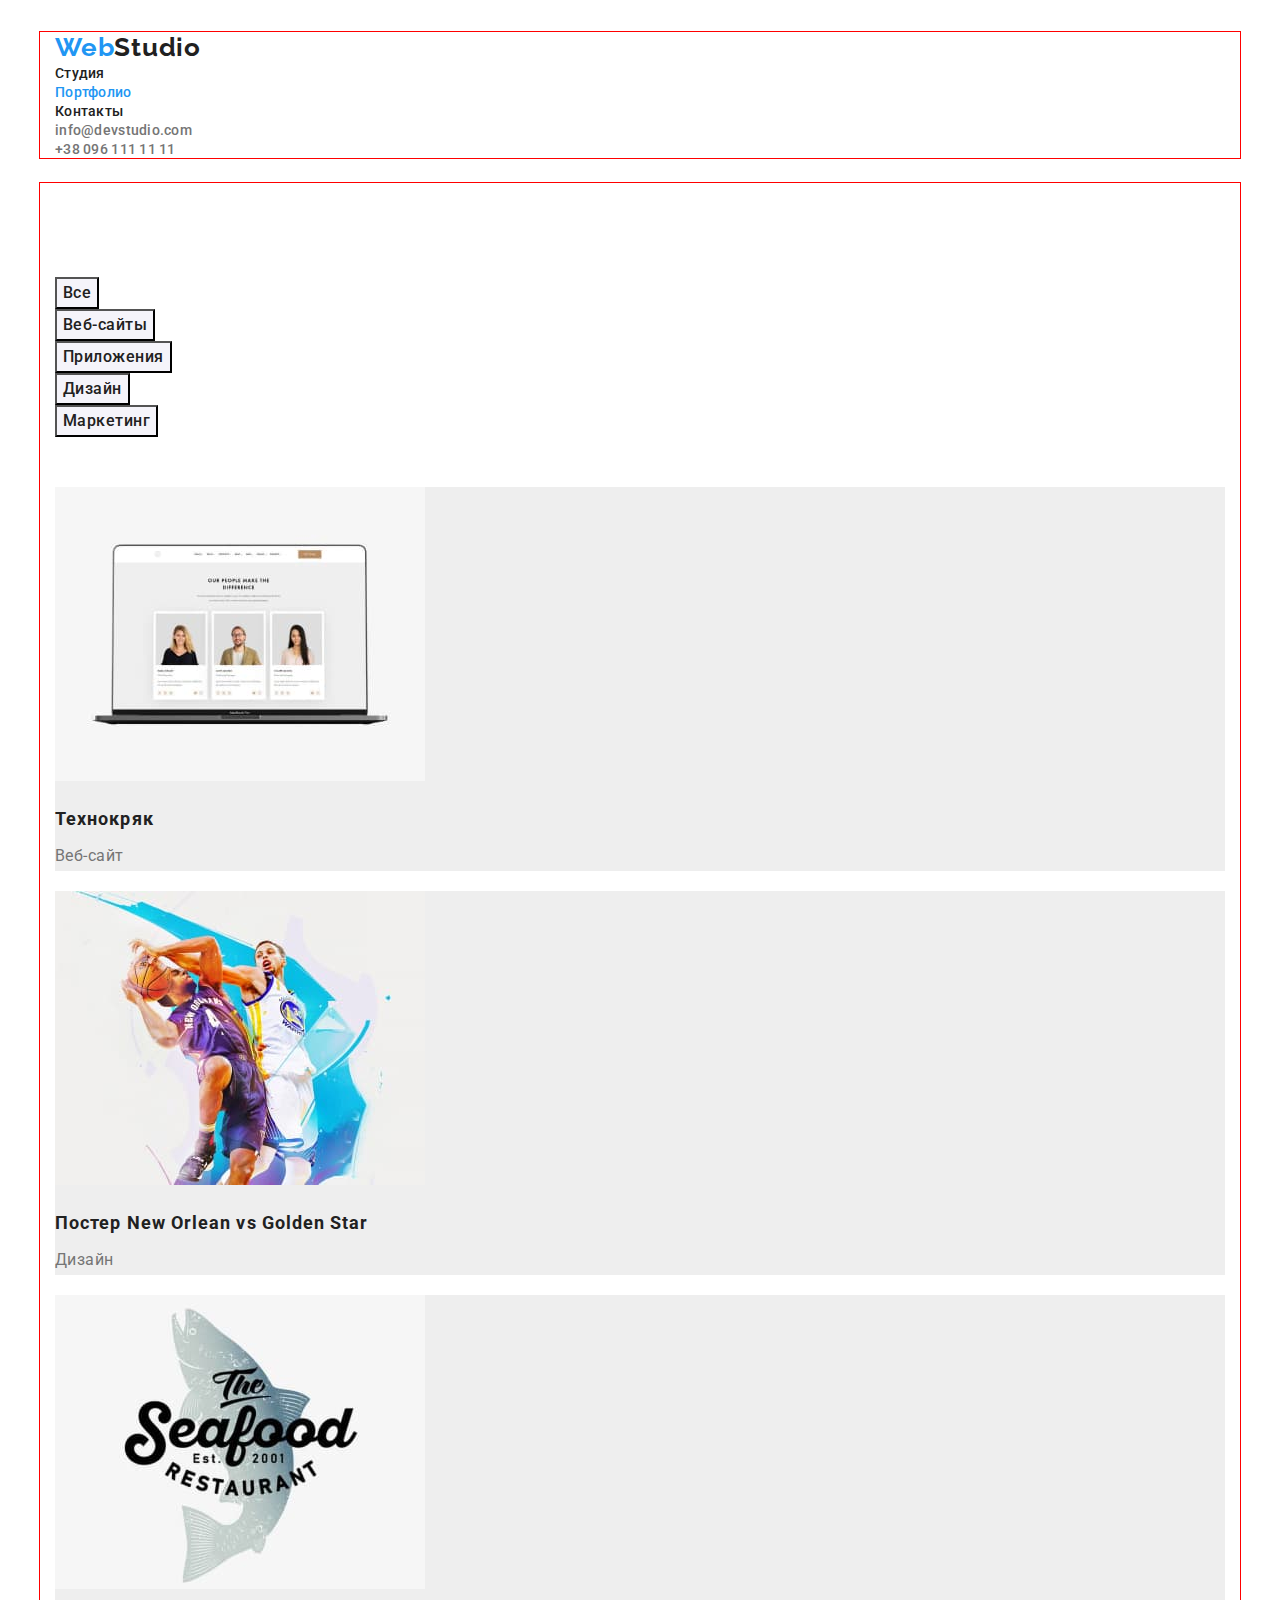
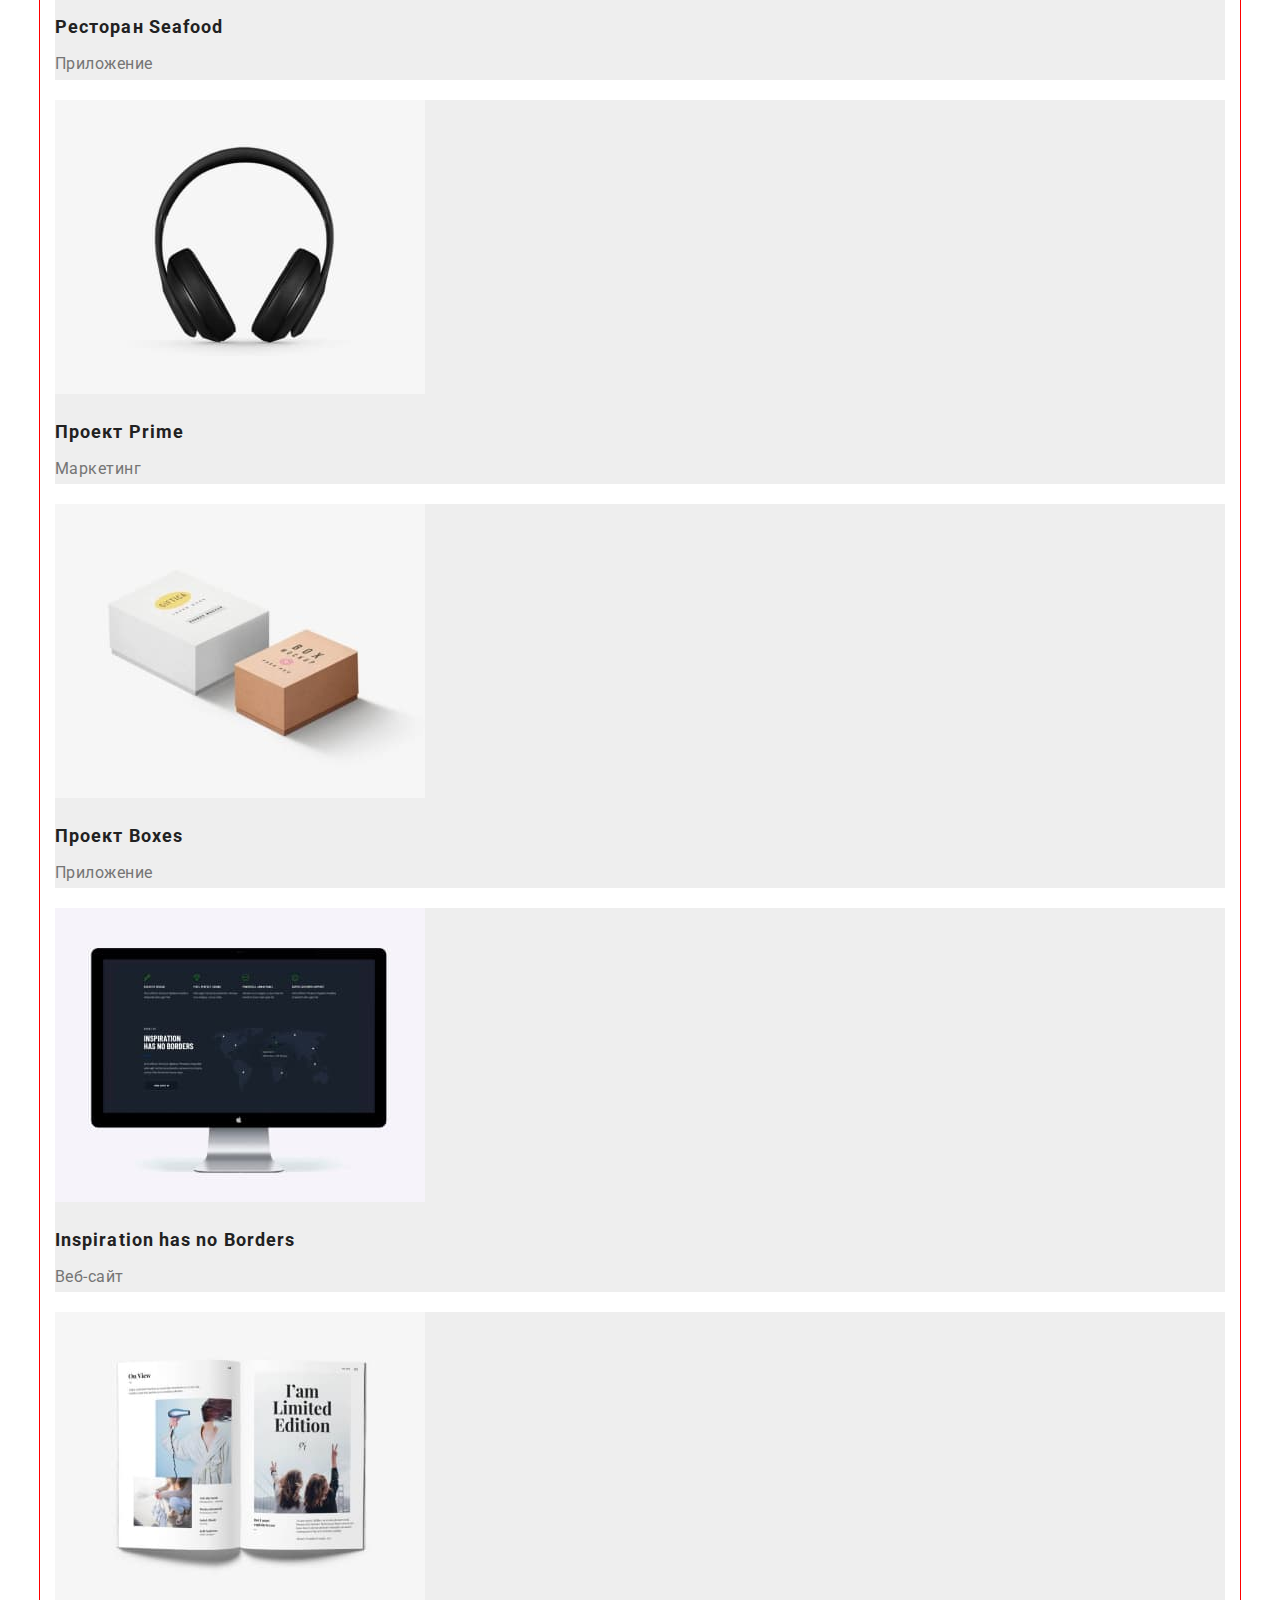
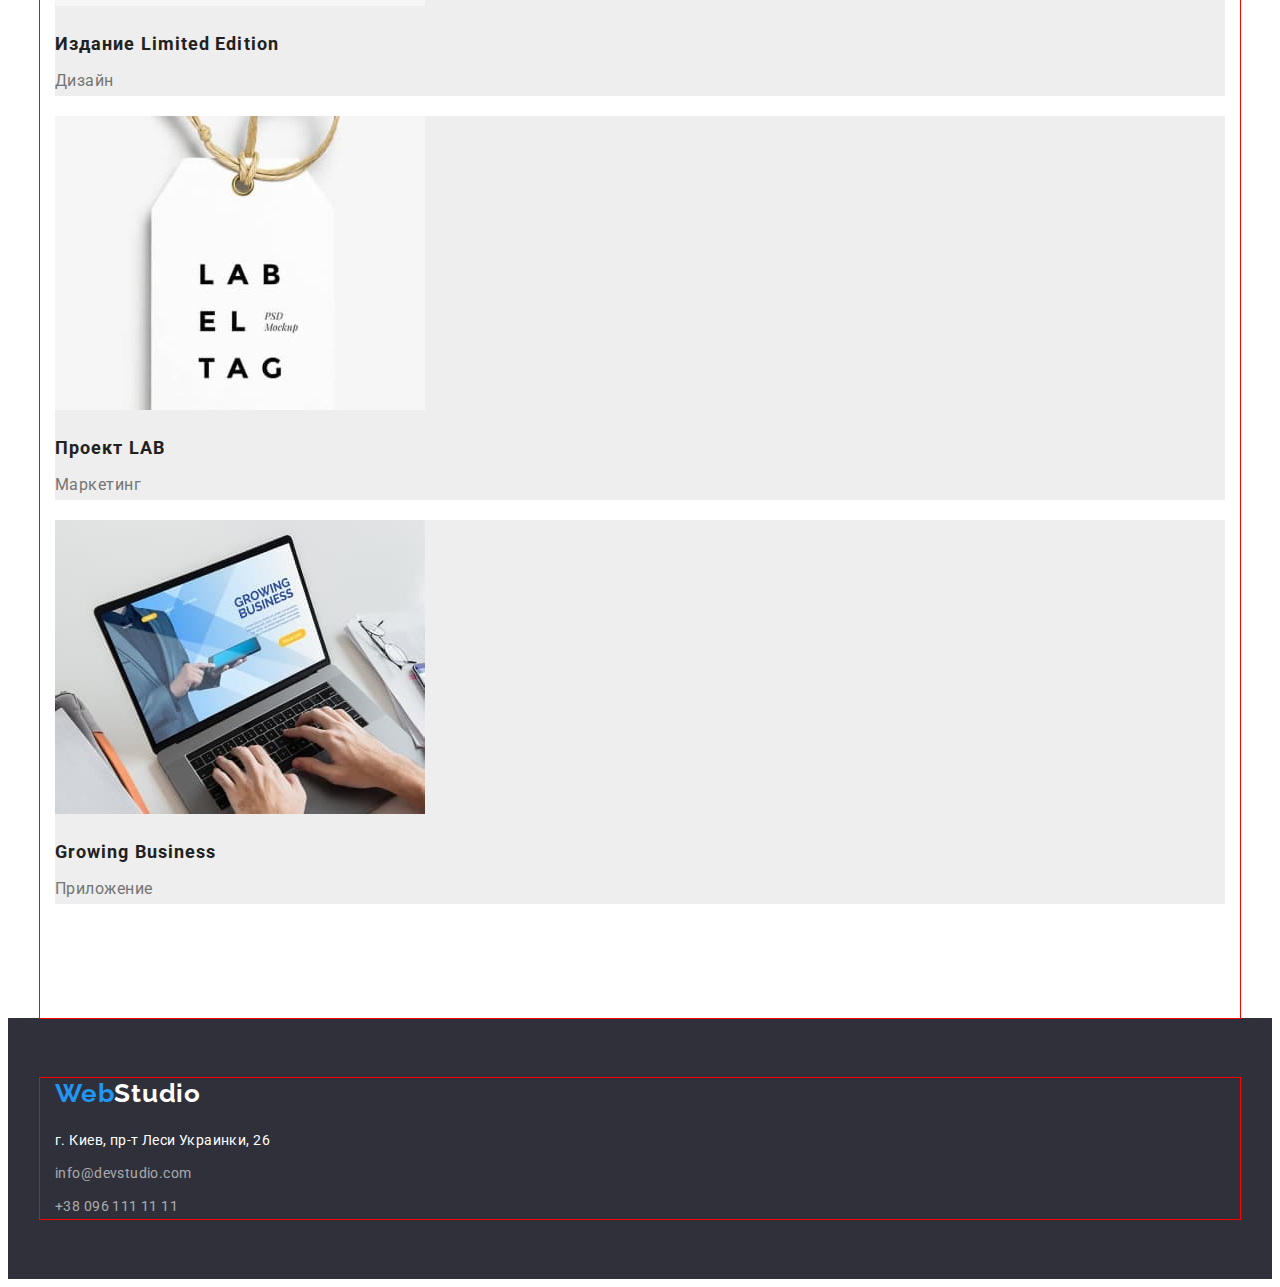
==== commit ed754e10: "Adds Padding and Margins" ====
--- a/portfolio.html
+++ b/portfolio.html
@@ -152,7 +152,7 @@
     <footer class="footer">
       <div class="container">
         <a href="./index.html" lang="en" class="footer-logo link"><span class="logo-blue">Web</span>Studio</a>
-        <address>
+        <address class="adress">
           <p class="footer-address">г. Киев, пр-т Леси Украинки, 26</p>
           <ul class="footer-contacts list">
             <li class="footer-contacts-item">
--- a/CSS/styles.css
+++ b/CSS/styles.css
@@ -42,6 +42,10 @@
   font-family: 'Roboto', 'Helvetica Neue', sans-serif;
 }
 
+a {
+  text-decoration: none;
+}
+
 .link {
   text-decoration: none;
 }
@@ -75,6 +79,12 @@
 /* --------------- MAIN PAGE --------------- */
 
 /* --------------- HEADER --------------- */
+
+.header {
+  padding-top: 24px;
+  padding-bottom: 25px;
+}
+
 .header-logo {
   color: var(--secondary-text);
   font-family: var(--logo-font);
@@ -82,6 +92,7 @@
   font-size: 26px;
   line-height: 1.19;
   letter-spacing: 0.03em;
+  display: inline-block;
 }
 
 .logo-blue {
@@ -89,20 +100,21 @@
 }
 
 /* header-nav */
-.header-nav-list .header-nav-link {
+.header-nav-link {
   color: var(--secondary-text);
   font-weight: 500;
   font-size: 14px;
   line-height: 1.14;
   letter-spacing: 0.02em;
-}
-
-.header-nav-list .header-nav-link:hover,
-.header-nav-list .header-nav-link:focus {
-  color: var(--accent);
-}
-
-.header-nav-list .header-nav-link.current {
+  display: inline-block;
+}
+
+.header-nav-link:hover,
+.header-nav-link:focus {
+  color: var(--accent);
+}
+
+.header-nav-link.current {
   color: var(--accent);
 }
 
@@ -114,6 +126,7 @@
   font-size: 14px;
   line-height: 1.14;
   letter-spacing: 0.02em;
+  display: inline-block;
 }
 
 .header-mail:hover,
@@ -126,6 +139,8 @@
 /* --------------- MAIN --------------- */
 .hero {
   background-color: #2f303a;
+  padding-top: 200px;
+  padding-bottom: 200px;
 }
 
 .hero-title {
@@ -136,6 +151,7 @@
   text-align: center;
   letter-spacing: 0.06em;
   text-transform: uppercase;
+  margin-bottom: 30px;
 }
 
 .hero-button {
@@ -157,6 +173,11 @@
   background-color: #188ce8;
 }
 
+.values {
+  padding-top: 94px;
+  padding-bottom: 94px;
+}
+
 .val-headline {
   color: var(--secondary-text);
   font-weight: 700;
@@ -164,6 +185,7 @@
   line-height: 1.14;
   letter-spacing: 0.03em;
   text-transform: uppercase;
+  margin-bottom: 10px;
 }
 
 .services-title,
@@ -173,6 +195,7 @@
   line-height: 1.17;
   text-align: center;
   letter-spacing: 0.03em;
+  margin-bottom: 50px;
 }
 
 .val-descr {
@@ -189,6 +212,8 @@
   line-height: 1.19;
   text-align: center;
   letter-spacing: 0.03em;
+  margin-top: 30px;
+  margin-bottom: 10px;
 }
 
 .team-members-position {
@@ -197,39 +222,39 @@
   line-height: 1.19;
   text-align: center;
   letter-spacing: 0.03em;
+  padding-bottom: 30px;
 }
 
 .team {
   background-color: #f5f4fa;
+  padding-top: 94px;
+  padding-bottom: 94px;
 }
 
 /* --------------- FOOTER ---------------- */
 .footer {
   background-color: #2f303a;
+  padding-top: 60px;
+  padding-bottom: 60px;
+}
+
+.footer-address {
+  color: var(--white-text);
+  font-style: normal;
+  font-size: 14px;
+  line-height: 1.71;
+  letter-spacing: 0.03em;
 }
 
 .footer-logo {
+  font-family: var(--logo-font);
   color: var(--white-text);
   font-weight: 700;
   font-size: 26px;
   line-height: 1.19;
   letter-spacing: 0.03em;
-}
-
-.footer-address {
-  color: var(--white-text);
-  font-style: normal;
-  font-size: 14px;
-  line-height: 1.71;
-  letter-spacing: 0.03em;
-}
-
-.footer-logo {
-  font-family: var(--logo-font);
-  font-weight: 700;
-  font-size: 26px;
-  line-height: 1.19;
-  letter-spacing: 0.03em;
+  margin-bottom: 20px;
+  display: inline-block;
 }
 
 /* footer-contacts */
@@ -241,6 +266,8 @@
   font-size: 14px;
   line-height: 1.71;
   letter-spacing: 0.03em;
+  margin-top: 9px;
+  display: inline-block;
 }
 
 .footer-mail:hover,
@@ -251,6 +278,16 @@
 }
 
 /* --------------- PORTFOLIO PAGE ---------------- */
+
+.portfolio {
+  padding-top: 94px;
+  padding-bottom: 94px;
+}
+
+.portfolio-filter {
+  margin-bottom: 50px;
+}
+
 .port-filter-btn {
   color: var(--secondary-text);
   background-color: #f5f4fa;
@@ -278,6 +315,8 @@
   font-size: 18px;
   line-height: 2;
   letter-spacing: 0.06em;
+  margin-top: 20px;
+  margin-bottom: 4px;
 }
 
 .portfolio-item-service {
@@ -285,4 +324,5 @@
   font-size: 16px;
   line-height: 1.88;
   letter-spacing: 0.03em;
-}
+  margin-bottom: 20px;
+}
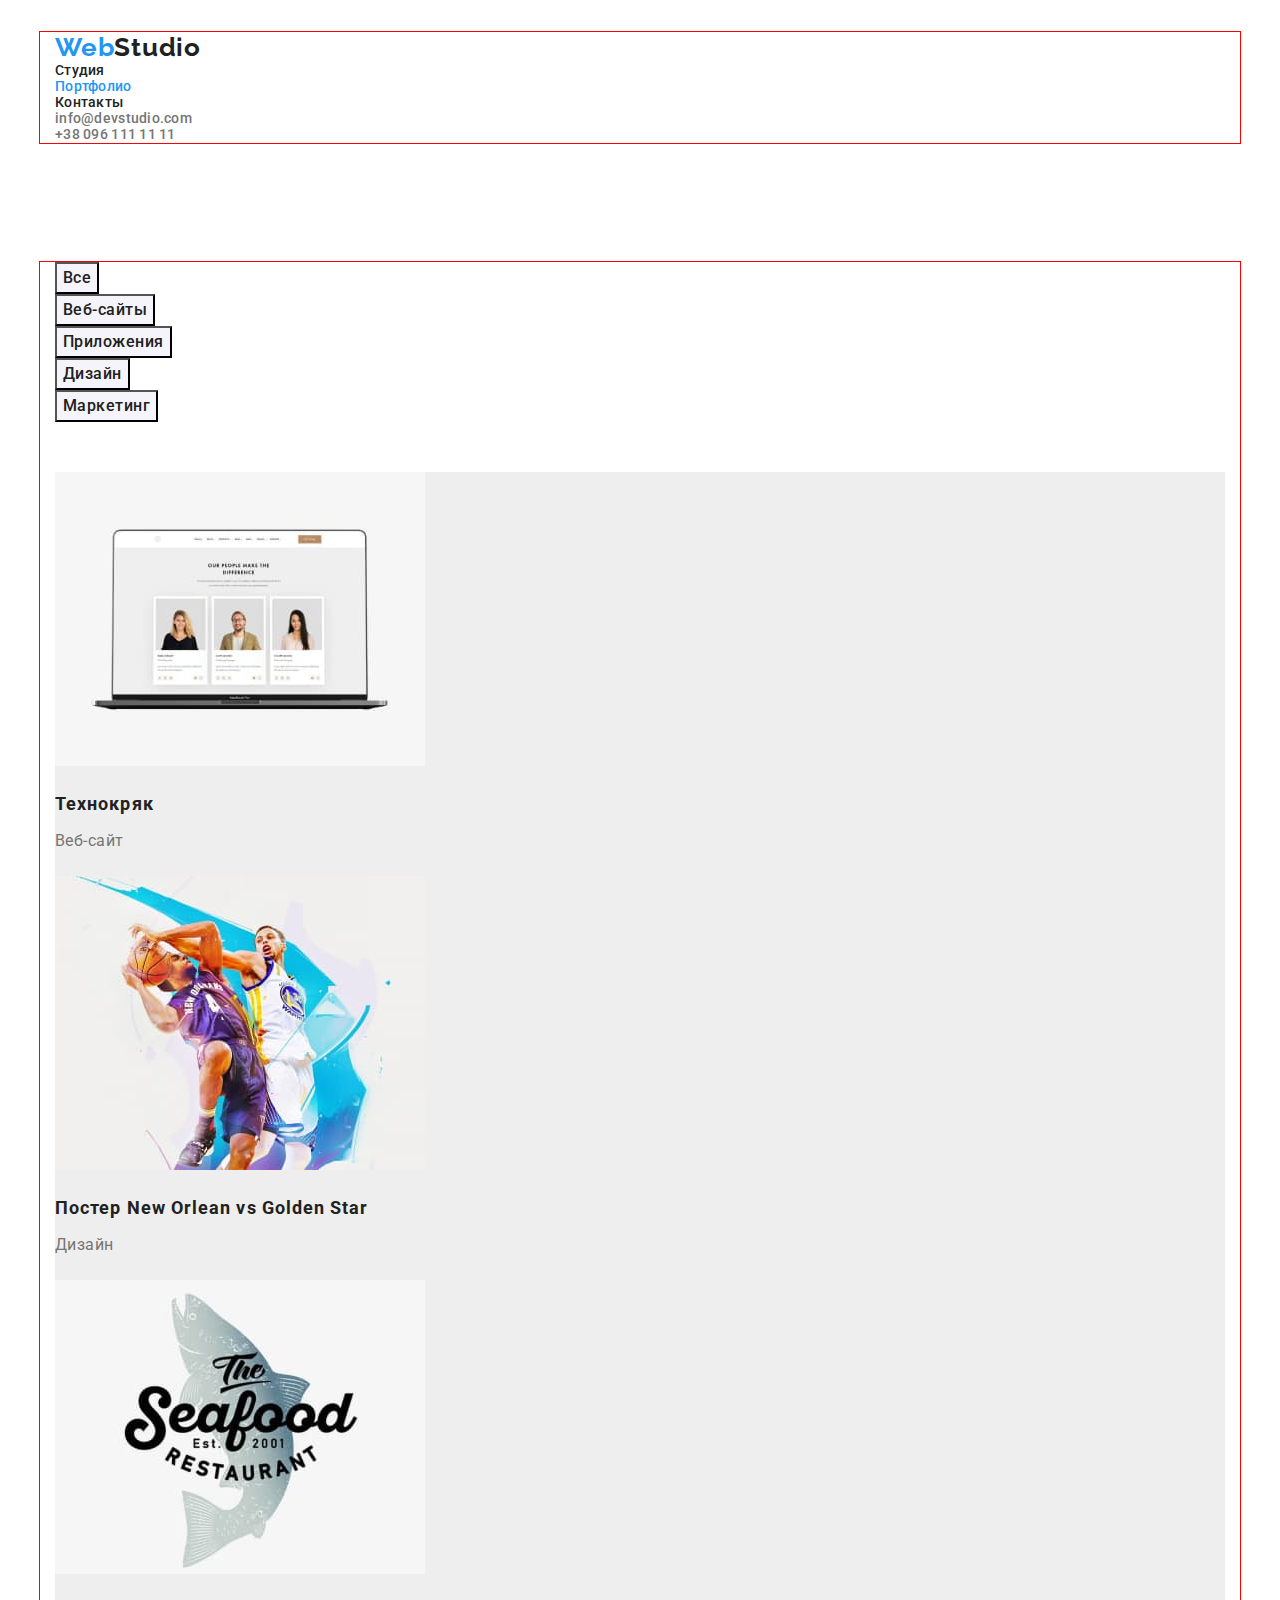
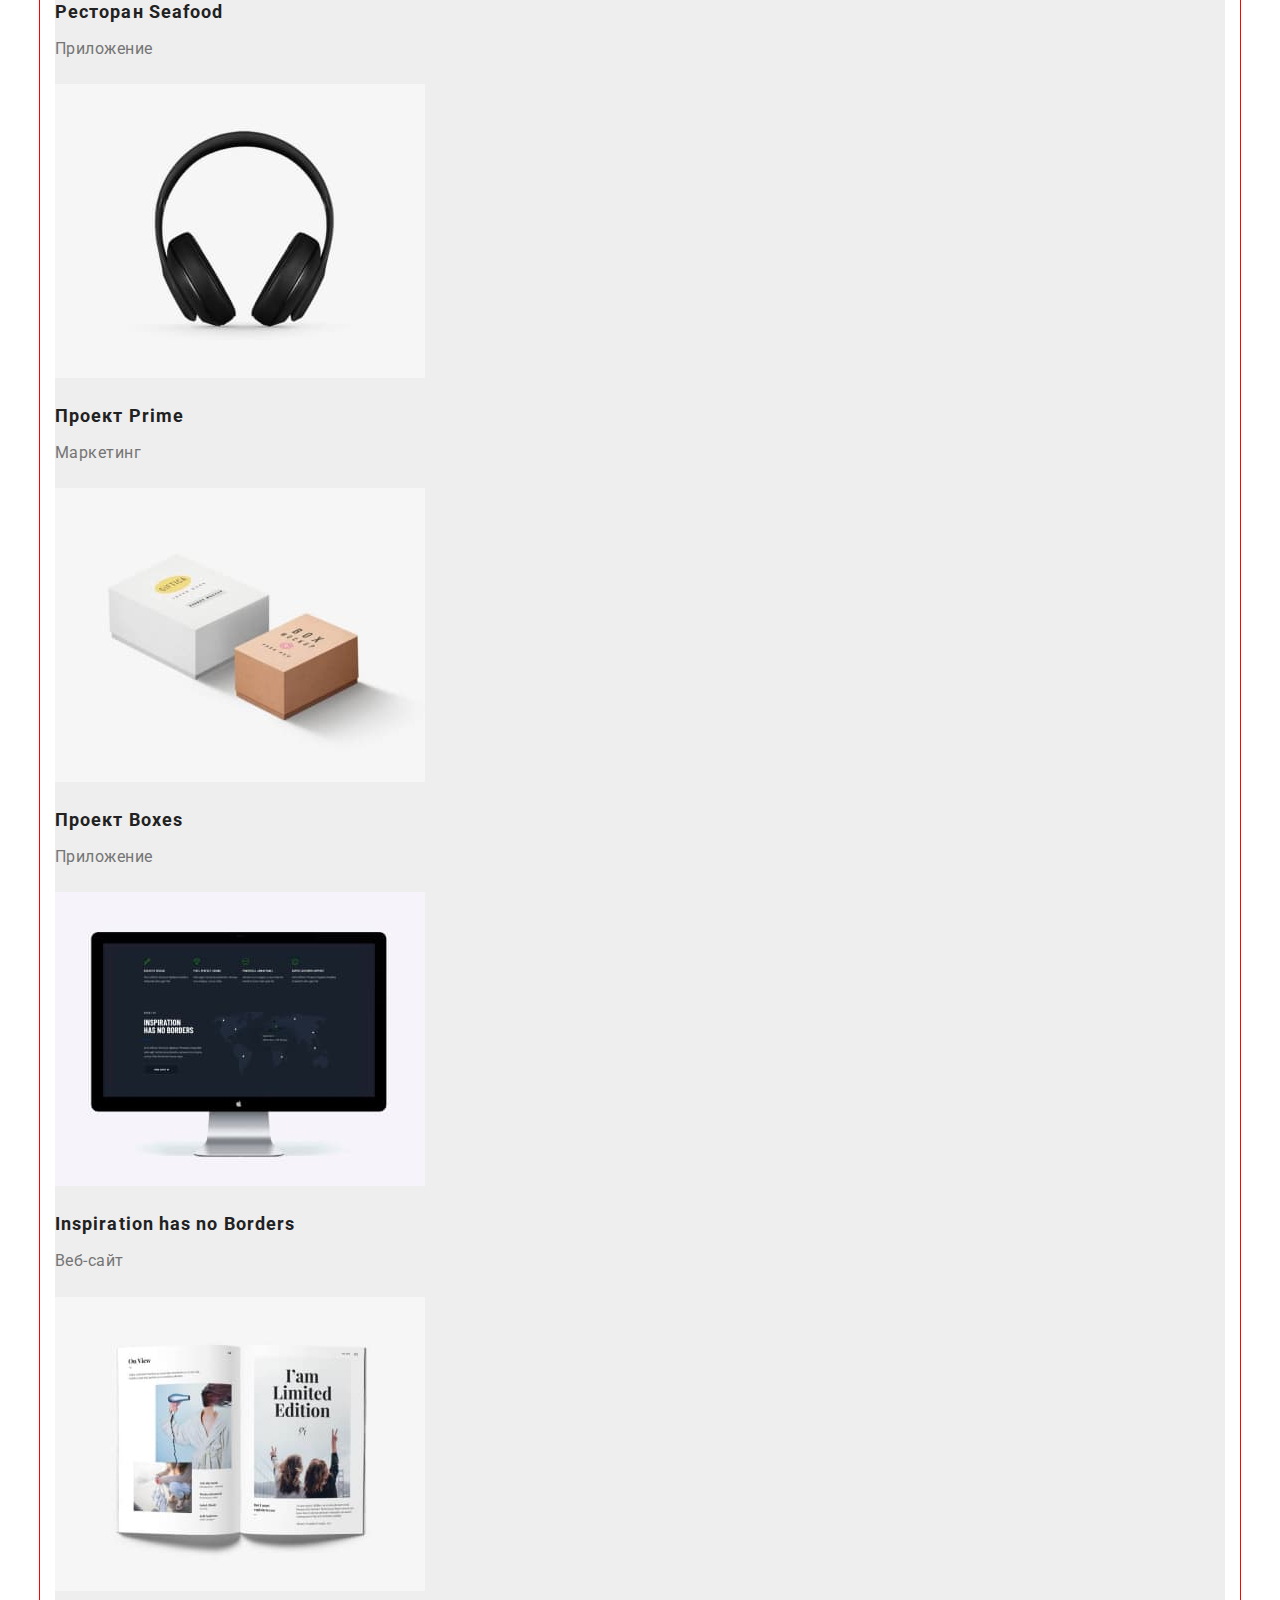
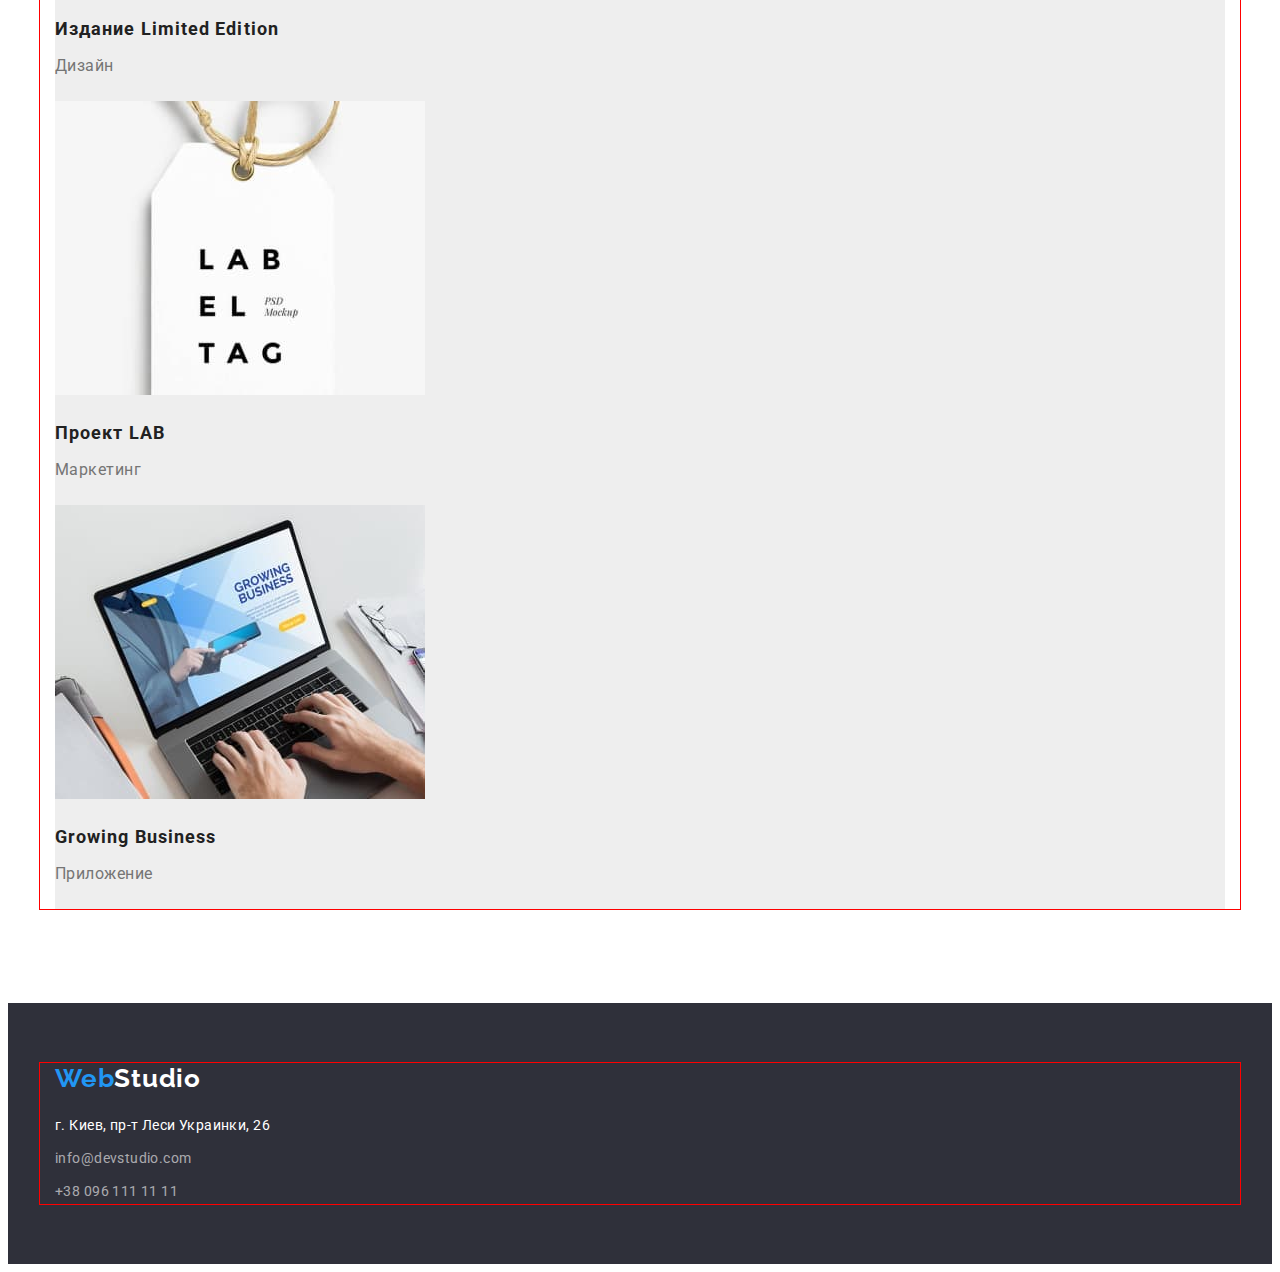
==== commit 8a0e25ef: "Adjusts Outlines" ====
--- a/portfolio.html
+++ b/portfolio.html
@@ -50,8 +50,8 @@
     </header>
 
     <main>
-      <div class="container">
-        <section class="portfolio">
+      <section class="portfolio">
+        <div class="container">
           <h1 class="visually-hidden">Portfolio</h1>
           <!--title to be hidden-->
           <ul class="portfolio-filter list">
@@ -145,8 +145,8 @@
               </a>
             </li>
           </ul>
-        </section>
-      </div>
+        </div>
+      </section>
     </main>
 
     <footer class="footer">
--- a/CSS/styles.css
+++ b/CSS/styles.css
@@ -12,7 +12,7 @@
 }
 
 img {
-  display: block; /* need to clarify the reason why it is required */
+  display: block;
 }
 
 *,
@@ -92,7 +92,7 @@
   font-size: 26px;
   line-height: 1.19;
   letter-spacing: 0.03em;
-  display: inline-block;
+  display: block;
 }
 
 .logo-blue {
@@ -106,7 +106,7 @@
   font-size: 14px;
   line-height: 1.14;
   letter-spacing: 0.02em;
-  display: inline-block;
+  display: block;
 }
 
 .header-nav-link:hover,
@@ -126,7 +126,7 @@
   font-size: 14px;
   line-height: 1.14;
   letter-spacing: 0.02em;
-  display: inline-block;
+  display: block;
 }
 
 .header-mail:hover,
@@ -254,7 +254,7 @@
   line-height: 1.19;
   letter-spacing: 0.03em;
   margin-bottom: 20px;
-  display: inline-block;
+  display: block;
 }
 
 /* footer-contacts */
@@ -267,7 +267,7 @@
   line-height: 1.71;
   letter-spacing: 0.03em;
   margin-top: 9px;
-  display: inline-block;
+  display: block;
 }
 
 .footer-mail:hover,
@@ -324,5 +324,5 @@
   font-size: 16px;
   line-height: 1.88;
   letter-spacing: 0.03em;
-  margin-bottom: 20px;
-}
+  padding-bottom: 20px;
+}
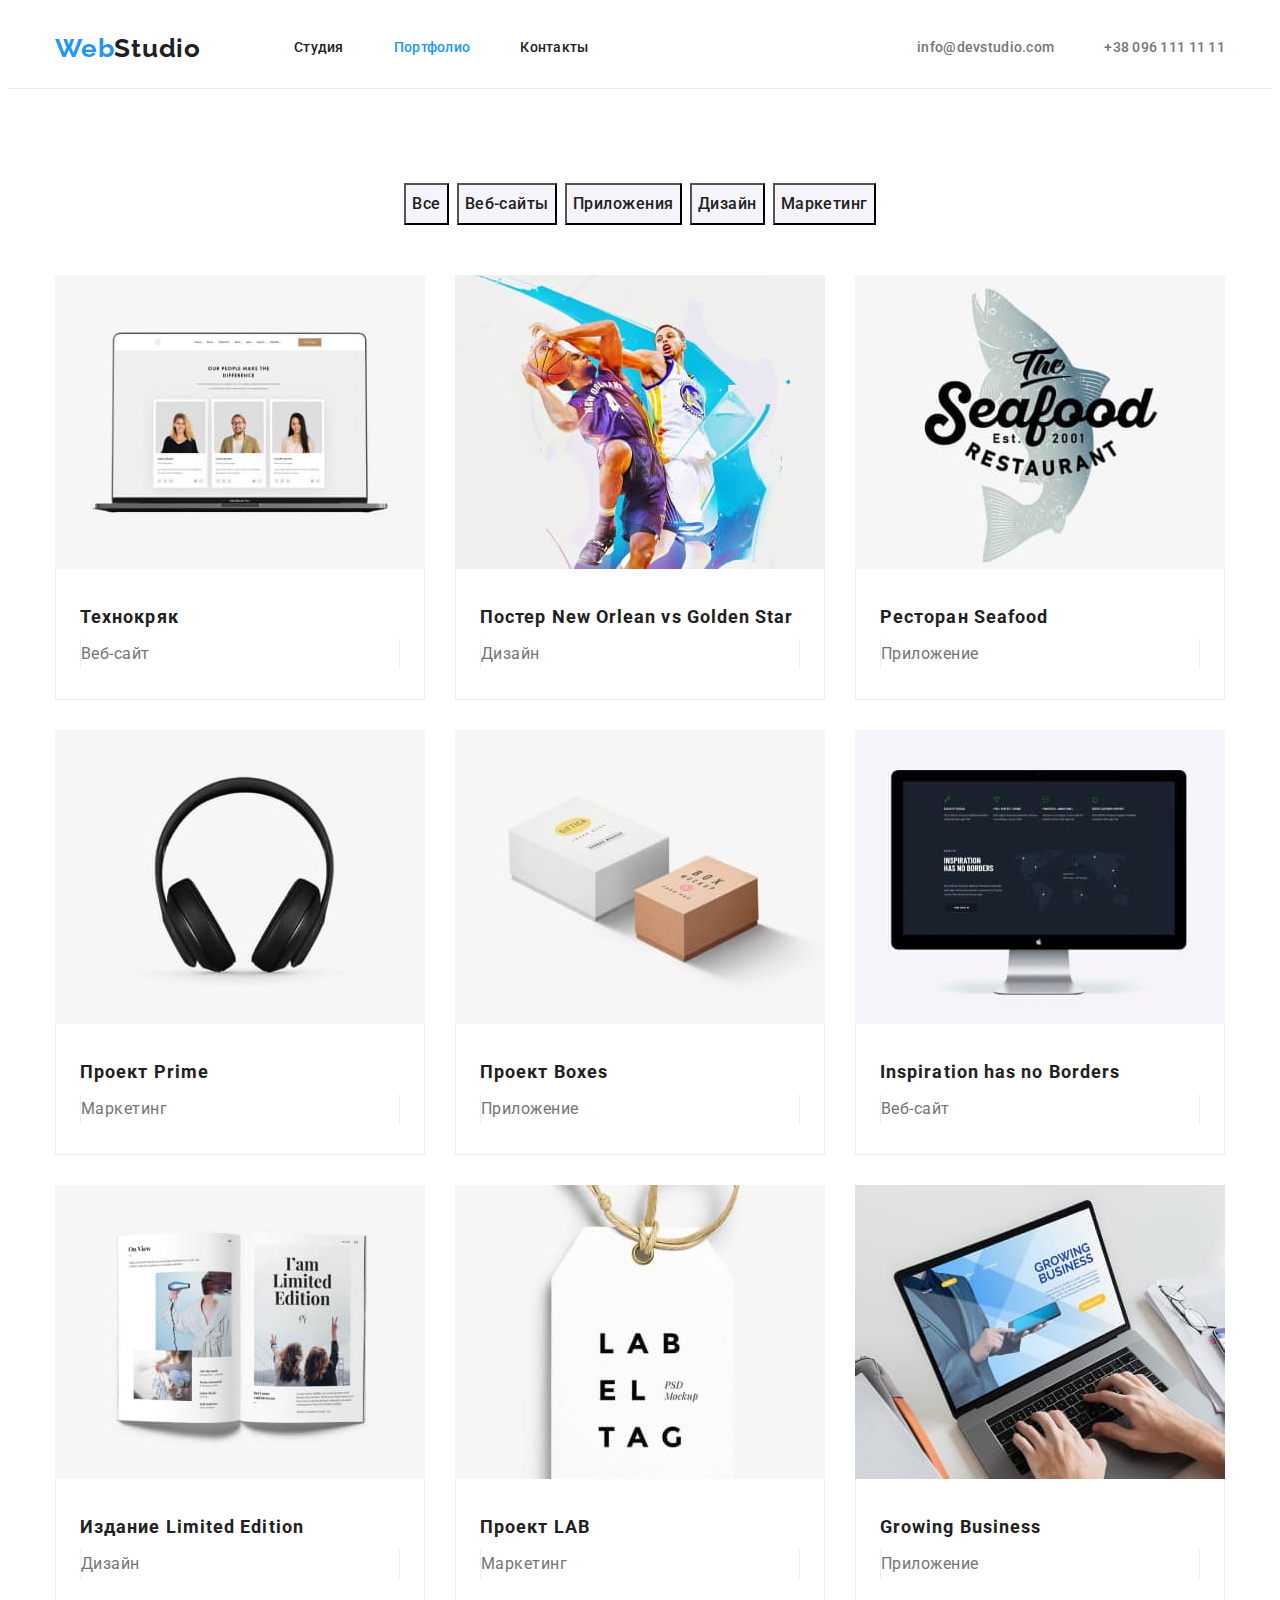
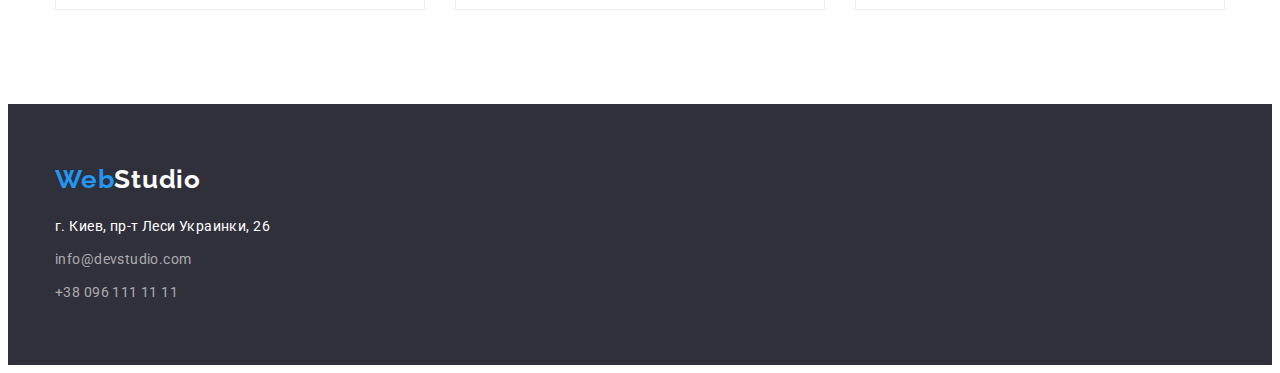
==== commit 6824aa71: "Adjusts the cone by HW checklist" ====
--- a/portfolio.html
+++ b/portfolio.html
@@ -76,72 +76,90 @@
             <li class="portfolio-item">
               <a href="">
                 <img src="./images/portfolio/tech-crack.jpg" alt="Ноутбук с веб-сайтом" width="370" />
-                <h2 class="portfolio-item-name">Технокряк</h2>
-                <p class="portfolio-item-service">Веб-сайт</p>
+                <div>
+                  <h2 class="portfolio-item-name">Технокряк</h2>
+                  <p class="portfolio-item-service">Веб-сайт</p>
+                </div>
               </a>
             </li>
 
             <li class="portfolio-item">
               <a href="">
                 <img src="./images/portfolio/poster-no-vs-gs.jpg" alt="Баскетболисты" width="370" />
-                <h2 class="portfolio-item-name">Постер New Orlean vs Golden Star</h2>
-                <p class="portfolio-item-service">Дизайн</p>
+                <div>
+                  <h2 class="portfolio-item-name">Постер New Orlean vs Golden Star</h2>
+                  <p class="portfolio-item-service">Дизайн</p>
+                </div>
               </a>
             </li>
 
             <li class="portfolio-item">
               <a href="">
                 <img src="./images/portfolio/seafood-rest.jpg" alt="Надпись на фоне рыбы" width="370" />
-                <h2 class="portfolio-item-name">Ресторан Seafood</h2>
-                <p class="portfolio-item-service">Приложение</p>
+                <div>
+                  <h2 class="portfolio-item-name">Ресторан Seafood</h2>
+                  <p class="portfolio-item-service">Приложение</p>
+                </div>
               </a>
             </li>
 
             <li class="portfolio-item">
               <a href="">
                 <img src="./images/portfolio/prime-project.jpg" alt="Наушники" width="370" />
-                <h2 class="portfolio-item-name">Проект Prime</h2>
-                <p class="portfolio-item-service">Маркетинг</p>
+                <div>
+                  <h2 class="portfolio-item-name">Проект Prime</h2>
+                  <p class="portfolio-item-service">Маркетинг</p>
+                </div>
               </a>
             </li>
 
             <li class="portfolio-item">
               <a href="">
                 <img src="./images/portfolio/boxes-project.jpg" alt="Коробки" width="370" />
-                <h2 class="portfolio-item-name">Проект Boxes</h2>
-                <p class="portfolio-item-service">Приложение</p>
+                <div>
+                  <h2 class="portfolio-item-name">Проект Boxes</h2>
+                  <p class="portfolio-item-service">Приложение</p>
+                </div>
               </a>
             </li>
 
             <li class="portfolio-item">
               <a href="">
                 <img src="./images/portfolio/inspiration-has-no-borders.jpg" alt="Монитор" width="370" />
-                <h2 class="portfolio-item-name">Inspiration has no Borders</h2>
-                <p class="portfolio-item-service">Веб-сайт</p>
+                <div>
+                  <h2 class="portfolio-item-name">Inspiration has no Borders</h2>
+                  <p class="portfolio-item-service">Веб-сайт</p>
+                </div>
               </a>
             </li>
 
             <li class="portfolio-item">
               <a href="">
                 <img src="./images/portfolio/limited-edition.jpg" alt="Книга" width="370" />
-                <h2 class="portfolio-item-name">Издание Limited Edition</h2>
-                <p class="portfolio-item-service">Дизайн</p>
+                <div>
+                  <h2 class="portfolio-item-name">Издание Limited Edition</h2>
+                  <p class="portfolio-item-service">Дизайн</p>
+                </div>
               </a>
             </li>
 
             <li class="portfolio-item">
               <a href="">
                 <img src="./images/portfolio/lab-project.jpg" alt="Бирка" width="370" />
-                <h2 class="portfolio-item-name">Проект LAB</h2>
-                <p class="portfolio-item-service">Маркетинг</p>
+                <div>
+                  <h2 class="portfolio-item-name">Проект LAB</h2>
+                  <p class="portfolio-item-service">Маркетинг</p>
+                </div>
               </a>
             </li>
 
             <li class="portfolio-item">
               <a href="">
                 <img src="./images/portfolio/growing-business.jpg" alt="Руки на ноутбуке" width="370" />
-                <h2 class="portfolio-item-name">Growing Business</h2>
-                <p class="portfolio-item-service">Приложение</p>
+                <div>
+                  <h2 class="portfolio-item-name">Growing Business</h2>
+                  <p class="portfolio-item-service">Приложение</p>
+                </div>
               </a>
             </li>
           </ul>
--- a/CSS/styles.css
+++ b/CSS/styles.css
@@ -5,6 +5,7 @@
   --secondary-text: #212121;
   --accent: #2196f3;
   --logo-font: 'Raleway', sans-serif;
+  --section-typ-padding: 94px;
 }
 
 html {
@@ -13,6 +14,8 @@
 
 img {
   display: block;
+  max-width: 100%;
+  height: auto;
 }
 
 *,
@@ -72,8 +75,8 @@
   width: 1200px;
   padding-left: 15px;
   padding-right: 15px;
-  margin: 0 auto; /* need to clarify the reason why it is required */
-  outline: 1px solid red;
+  margin: 0 auto;
+  /* outline: 1px solid red; */
 }
 
 /* --------------- MAIN PAGE --------------- */
@@ -81,8 +84,12 @@
 /* --------------- HEADER --------------- */
 
 .header {
-  padding-top: 24px;
-  padding-bottom: 25px;
+  border-bottom: 1px solid #ececec;
+}
+
+.header .container {
+  display: flex;
+  align-items: center;
 }
 
 .header-logo {
@@ -93,20 +100,27 @@
   line-height: 1.19;
   letter-spacing: 0.03em;
   display: block;
+  margin-right: 93px;
 }
 
 .logo-blue {
   color: var(--accent);
 }
 
-/* header-nav */
+.header-nav-item:not(:last-child) {
+  margin-right: 50px;
+}
+
 .header-nav-link {
+  display: block;
+  padding-top: 32px;
+  padding-bottom: 32px;
+
   color: var(--secondary-text);
   font-weight: 500;
   font-size: 14px;
   line-height: 1.14;
   letter-spacing: 0.02em;
-  display: block;
 }
 
 .header-nav-link:hover,
@@ -116,6 +130,10 @@
 
 .header-nav-link.current {
   color: var(--accent);
+}
+
+.header-nav-list {
+  display: flex;
 }
 
 /* header-contacts */
@@ -136,11 +154,21 @@
   color: var(--accent);
 }
 
+.header-contacts {
+  display: flex;
+  margin-left: auto;
+}
+
+.header-contacts .header-contacts-item + .header-contacts-item {
+  margin-left: 50px;
+}
+
 /* --------------- MAIN --------------- */
 .hero {
   background-color: #2f303a;
   padding-top: 200px;
   padding-bottom: 200px;
+  text-align: center;
 }
 
 .hero-title {
@@ -148,10 +176,13 @@
   font-weight: 900;
   font-size: 44px;
   line-height: 1.36;
+  align-items: center;
   text-align: center;
   letter-spacing: 0.06em;
   text-transform: uppercase;
   margin-bottom: 30px;
+  width: 696px;
+  margin-inline: auto;
 }
 
 .hero-button {
@@ -166,6 +197,8 @@
   align-items: center;
   text-align: center;
   letter-spacing: 0.06em;
+  padding: 10px 32px 10px 32px;
+  display: inline-block;
 }
 
 .hero-button:hover,
@@ -173,9 +206,13 @@
   background-color: #188ce8;
 }
 
+.values-list {
+  display: flex;
+}
+
 .values {
-  padding-top: 94px;
-  padding-bottom: 94px;
+  padding-top: var(--section-typ-padding);
+  padding-bottom: var(--section-typ-padding);
 }
 
 .val-headline {
@@ -186,15 +223,33 @@
   letter-spacing: 0.03em;
   text-transform: uppercase;
   margin-bottom: 10px;
-}
-
-.services-title,
-.team-title {
+  width: 270px;
+}
+
+.services-images {
+  display: flex;
+}
+
+.services-img-item:not(:last-child) {
+  margin-right: 30px;
+}
+
+.services-title {
   color: var(--secondary-text);
   font-size: 36px;
   line-height: 1.17;
   text-align: center;
   letter-spacing: 0.03em;
+  margin-top: var(--section-typ-padding);
+  margin-bottom: 50px;
+}
+
+.team-title {
+  color: var(--secondary-text);
+  font-size: 36px;
+  line-height: 1.17;
+  text-align: center;
+  letter-spacing: 0.03em;
   margin-bottom: 50px;
 }
 
@@ -203,6 +258,24 @@
   font-size: 14px;
   line-height: 1.71;
   letter-spacing: 0.03em;
+  width: 270px;
+}
+
+.team-members {
+  display: flex;
+}
+
+.team-member-item:not(:last-child) {
+  margin-right: 30px;
+}
+
+.team-member-item {
+  background-color: var(--white-text);
+}
+
+.team-member-item div {
+  padding-top: 30px;
+  padding-bottom: 30px;
 }
 
 .team-members-name {
@@ -212,7 +285,6 @@
   line-height: 1.19;
   text-align: center;
   letter-spacing: 0.03em;
-  margin-top: 30px;
   margin-bottom: 10px;
 }
 
@@ -222,13 +294,12 @@
   line-height: 1.19;
   text-align: center;
   letter-spacing: 0.03em;
-  padding-bottom: 30px;
 }
 
 .team {
   background-color: #f5f4fa;
-  padding-top: 94px;
-  padding-bottom: 94px;
+  padding-top: var(--section-typ-padding);
+  padding-bottom: var(--section-typ-padding);
 }
 
 /* --------------- FOOTER ---------------- */
@@ -280,12 +351,14 @@
 /* --------------- PORTFOLIO PAGE ---------------- */
 
 .portfolio {
-  padding-top: 94px;
-  padding-bottom: 94px;
+  padding-top: var(--section-typ-padding);
+  padding-bottom: var(--section-typ-padding);
 }
 
 .portfolio-filter {
   margin-bottom: 50px;
+  display: flex;
+  justify-content: center;
 }
 
 .port-filter-btn {
@@ -298,6 +371,11 @@
   line-height: 1.63;
   text-align: center;
   letter-spacing: 0.03em;
+  padding: 6px;
+}
+
+.portf-filter-item:not(:last-child) {
+  margin-right: 8px;
 }
 
 .port-filter-btn:hover,
@@ -306,8 +384,21 @@
   background-color: var(--accent);
 }
 
+.portfolio-list {
+  display: flex;
+  flex-wrap: wrap;
+  margin: -15px;
+}
+
+.portfolio-item div {
+  padding: 30px 24px;
+  border-right: 1px solid #eeeeee;
+  border-left: 1px solid #eeeeee;
+}
+
 .portfolio-item {
-  background-color: #eeeeee;
+  margin: 15px;
+  border-bottom: 1px solid #eeeeee;
 }
 
 .portfolio-item-name {
@@ -315,8 +406,7 @@
   font-size: 18px;
   line-height: 2;
   letter-spacing: 0.06em;
-  margin-top: 20px;
-  margin-bottom: 4px;
+  padding-bottom: 4px;
 }
 
 .portfolio-item-service {
@@ -324,5 +414,6 @@
   font-size: 16px;
   line-height: 1.88;
   letter-spacing: 0.03em;
-  padding-bottom: 20px;
-}
+  border-right: 1px solid #eeeeee;
+  border-left: 1px solid #eeeeee;
+}
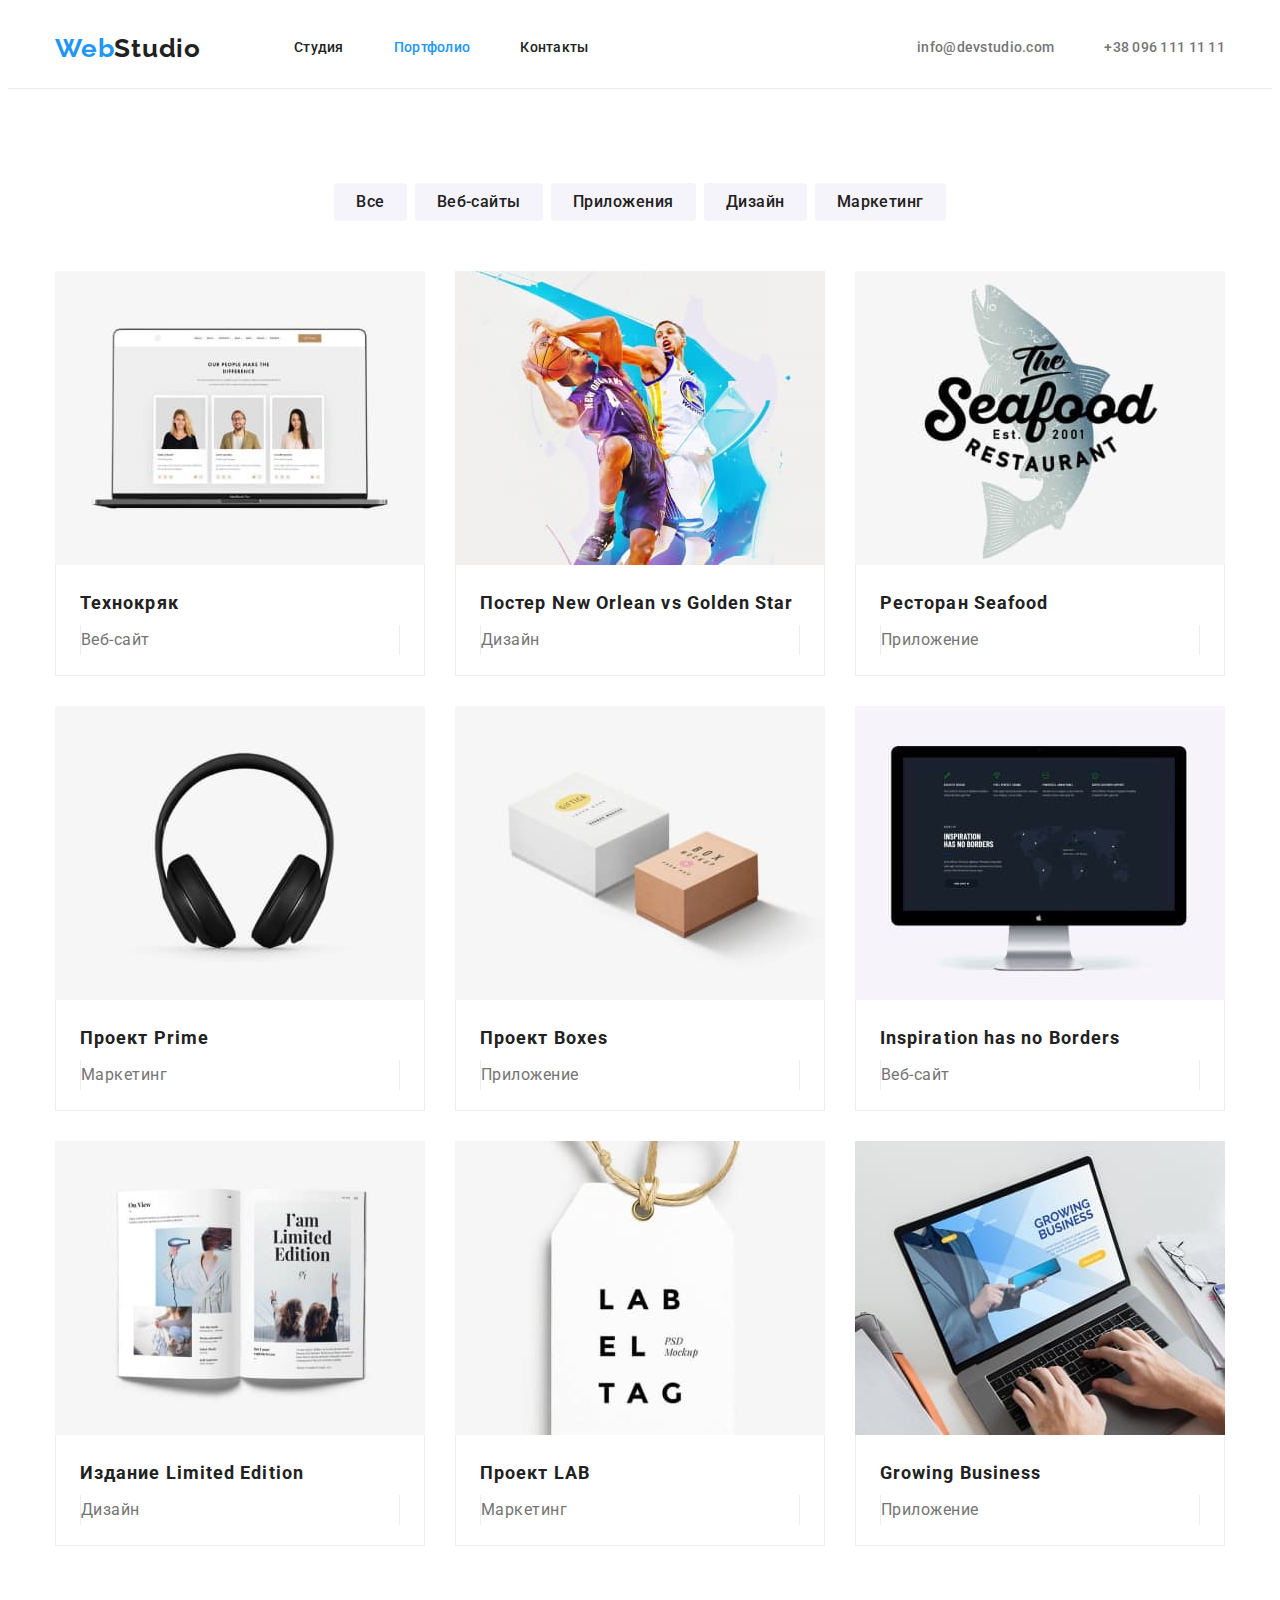
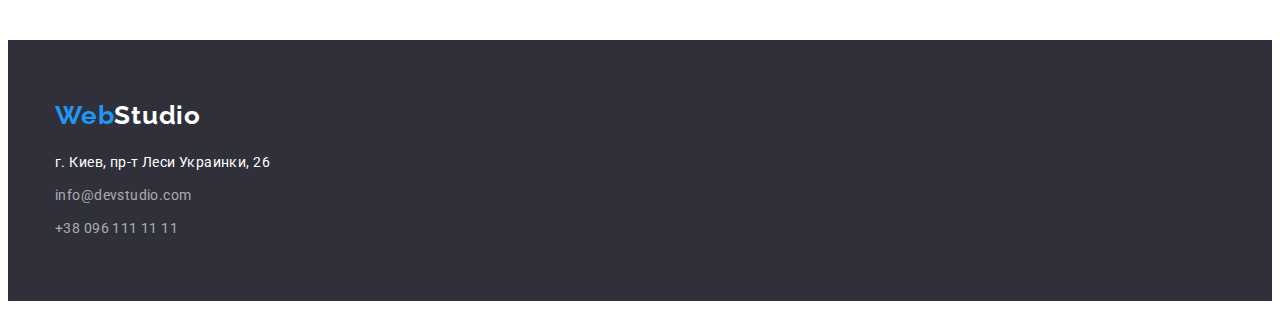
==== commit 66dad794: "Incorporates QA of HW3" ====
--- a/portfolio.html
+++ b/portfolio.html
@@ -50,7 +50,7 @@
     </header>
 
     <main>
-      <section class="portfolio">
+      <section class="portfolio section">
         <div class="container">
           <h1 class="visually-hidden">Portfolio</h1>
           <!--title to be hidden-->
--- a/CSS/styles.css
+++ b/CSS/styles.css
@@ -79,6 +79,11 @@
   /* outline: 1px solid red; */
 }
 
+.section {
+  padding-top: var(--section-typ-padding);
+  padding-bottom: var(--section-typ-padding);
+}
+
 /* --------------- MAIN PAGE --------------- */
 
 /* --------------- HEADER --------------- */
@@ -171,18 +176,19 @@
   text-align: center;
 }
 
+.hero .container {
+  width: 696px;
+  text-align: center;
+}
+
 .hero-title {
   color: var(--white-text);
   font-weight: 900;
   font-size: 44px;
   line-height: 1.36;
-  align-items: center;
-  text-align: center;
   letter-spacing: 0.06em;
   text-transform: uppercase;
   margin-bottom: 30px;
-  width: 696px;
-  margin-inline: auto;
 }
 
 .hero-button {
@@ -193,26 +199,26 @@
   font-weight: 700;
   font-size: 16px;
   line-height: 1.88;
-  /* display: flex; */
-  align-items: center;
-  text-align: center;
   letter-spacing: 0.06em;
   padding: 10px 32px 10px 32px;
-  display: inline-block;
+  min-width: 200px;
+  box-shadow: 0px 4px 4px rgba(0, 0, 0, 0.15);
+  border-radius: 4px;
+  border: none;
 }
 
 .hero-button:hover,
 .hero-button:focus {
   background-color: #188ce8;
-}
-
+  box-shadow: 0px 4px 4px rgba(0, 0, 0, 0.15);
+  border-radius: 4px;
+  border: none;
+}
+
+/* --------------- VALUES/SERVICES --------------- */
 .values-list {
   display: flex;
-}
-
-.values {
-  padding-top: var(--section-typ-padding);
-  padding-bottom: var(--section-typ-padding);
+  margin-bottom: var(--section-typ-padding);
 }
 
 .val-headline {
@@ -226,6 +232,18 @@
   width: 270px;
 }
 
+.values-list-item:not(:last-child) {
+  margin-right: 30px;
+}
+
+.val-descr {
+  color: var(--main-text);
+  font-size: 14px;
+  line-height: 1.71;
+  letter-spacing: 0.03em;
+  width: 270px;
+}
+
 .services-images {
   display: flex;
 }
@@ -234,33 +252,16 @@
   margin-right: 30px;
 }
 
-.services-title {
+.title {
   color: var(--secondary-text);
   font-size: 36px;
   line-height: 1.17;
   text-align: center;
   letter-spacing: 0.03em;
-  margin-top: var(--section-typ-padding);
   margin-bottom: 50px;
 }
 
-.team-title {
-  color: var(--secondary-text);
-  font-size: 36px;
-  line-height: 1.17;
-  text-align: center;
-  letter-spacing: 0.03em;
-  margin-bottom: 50px;
-}
-
-.val-descr {
-  color: var(--main-text);
-  font-size: 14px;
-  line-height: 1.71;
-  letter-spacing: 0.03em;
-  width: 270px;
-}
-
+/* --------------- TEAM --------------- */
 .team-members {
   display: flex;
 }
@@ -271,6 +272,8 @@
 
 .team-member-item {
   background-color: var(--white-text);
+  box-shadow: 0px 1px 3px rgba(0, 0, 0, 0.12), 0px 1px 1px rgba(0, 0, 0, 0.14), 0px 2px 1px rgba(0, 0, 0, 0.2);
+  border-radius: 0px 0px 4px 4px;
 }
 
 .team-member-item div {
@@ -298,8 +301,6 @@
 
 .team {
   background-color: #f5f4fa;
-  padding-top: var(--section-typ-padding);
-  padding-bottom: var(--section-typ-padding);
 }
 
 /* --------------- FOOTER ---------------- */
@@ -328,7 +329,7 @@
   display: block;
 }
 
-/* footer-contacts */
+/* FOOTER CONTACTS */
 .footer-mail,
 .footer-tel {
   color: rgba(255, 255, 255, 0.6);
@@ -337,8 +338,14 @@
   font-size: 14px;
   line-height: 1.71;
   letter-spacing: 0.03em;
+}
+
+.footer-contacts {
   margin-top: 9px;
-  display: block;
+}
+
+.footer-contacts .footer-contacts-item + .footer-contacts-item {
+  margin-top: 9px;
 }
 
 .footer-mail:hover,
@@ -349,12 +356,6 @@
 }
 
 /* --------------- PORTFOLIO PAGE ---------------- */
-
-.portfolio {
-  padding-top: var(--section-typ-padding);
-  padding-bottom: var(--section-typ-padding);
-}
-
 .portfolio-filter {
   margin-bottom: 50px;
   display: flex;
@@ -371,7 +372,9 @@
   line-height: 1.63;
   text-align: center;
   letter-spacing: 0.03em;
-  padding: 6px;
+  padding: 6px 22px 6px 22px;
+  border-radius: 4px;
+  border: none;
 }
 
 .portf-filter-item:not(:last-child) {
@@ -382,6 +385,7 @@
 .port-filter-btn:focus {
   color: var(--white-text);
   background-color: var(--accent);
+  box-shadow: 0px 3px 1px rgba(0, 0, 0, 0.1), 0px 1px 2px rgba(0, 0, 0, 0.08), 0px 2px 2px rgba(0, 0, 0, 0.12);
 }
 
 .portfolio-list {
@@ -391,7 +395,7 @@
 }
 
 .portfolio-item div {
-  padding: 30px 24px;
+  padding: 20px 24px;
   border-right: 1px solid #eeeeee;
   border-left: 1px solid #eeeeee;
 }
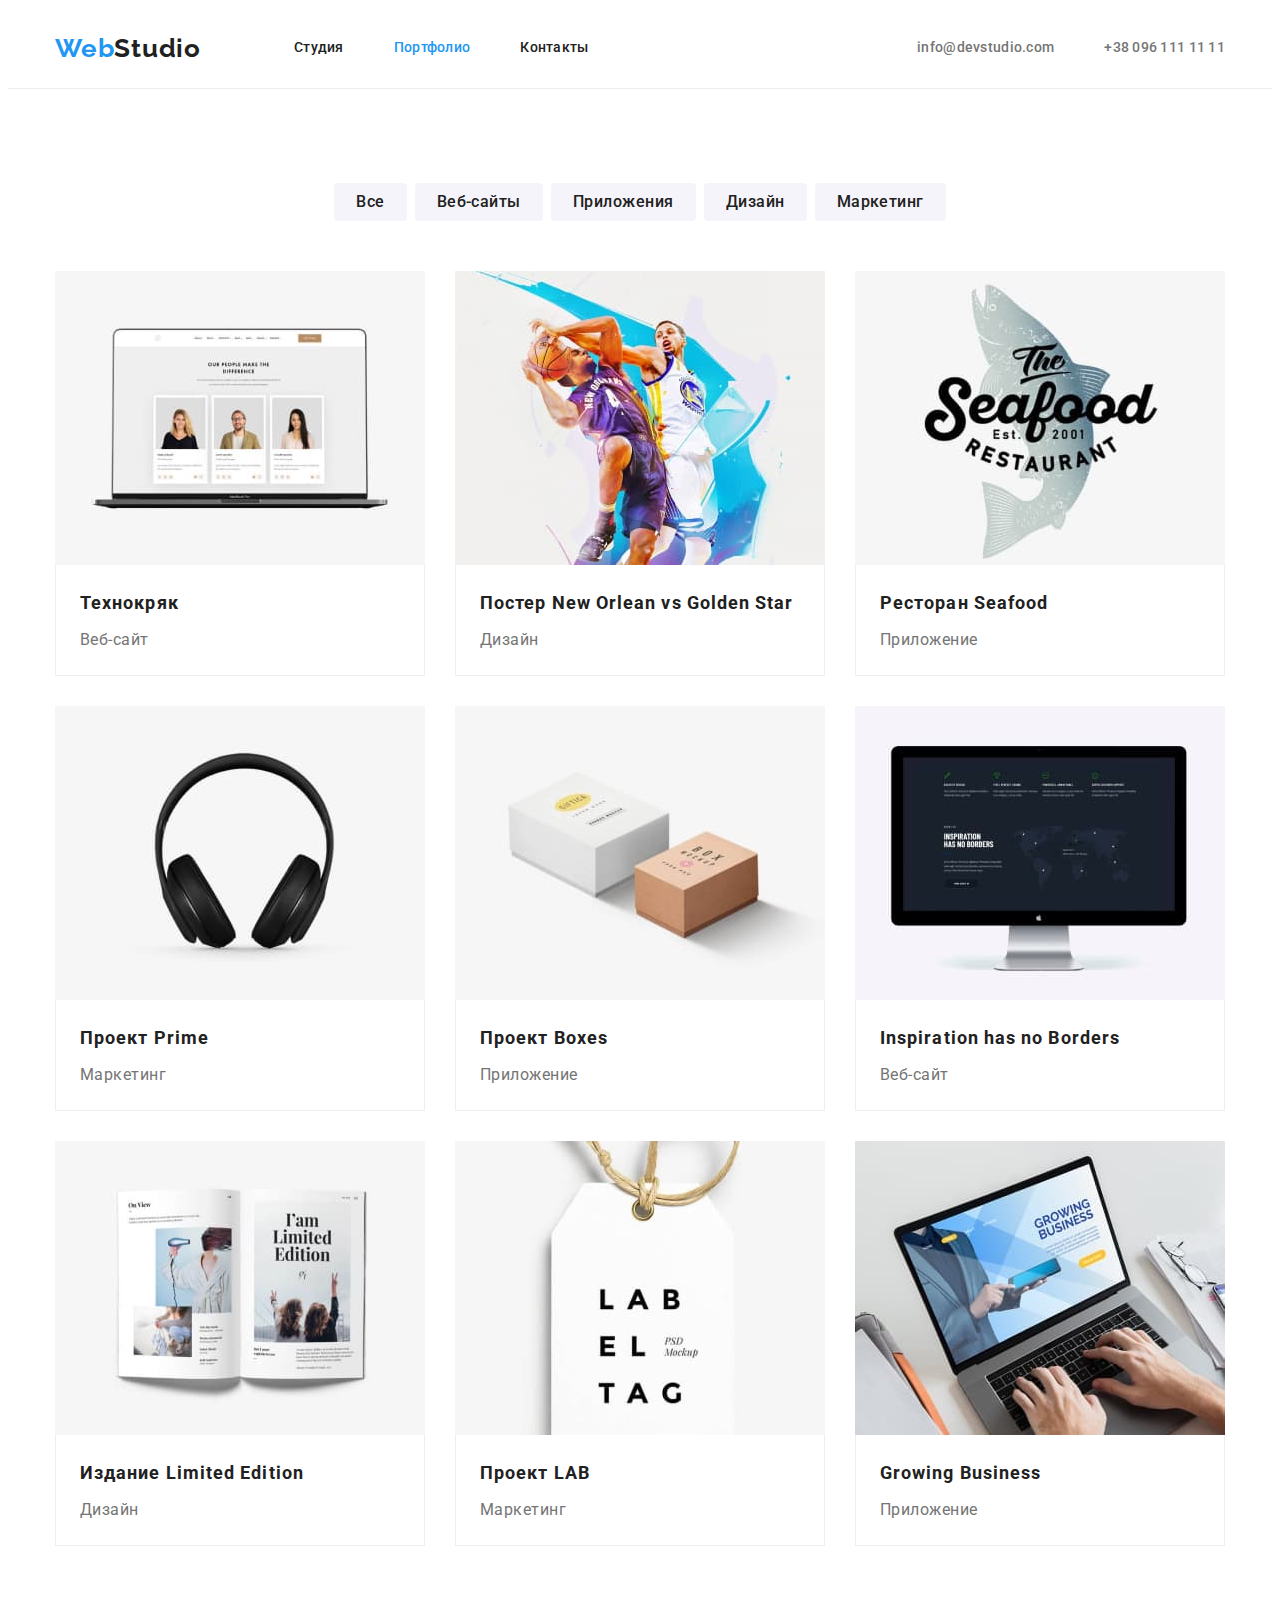
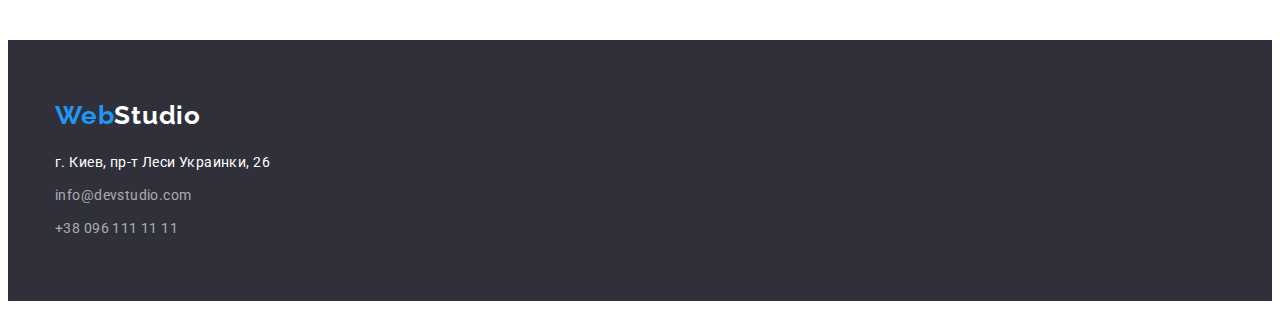
==== commit a4cca43d: "Incorporates the feedback after 2nd QA" ====
--- a/portfolio.html
+++ b/portfolio.html
@@ -76,7 +76,7 @@
             <li class="portfolio-item">
               <a href="">
                 <img src="./images/portfolio/tech-crack.jpg" alt="Ноутбук с веб-сайтом" width="370" />
-                <div>
+                <div class="portfolio-item-info">
                   <h2 class="portfolio-item-name">Технокряк</h2>
                   <p class="portfolio-item-service">Веб-сайт</p>
                 </div>
@@ -86,7 +86,7 @@
             <li class="portfolio-item">
               <a href="">
                 <img src="./images/portfolio/poster-no-vs-gs.jpg" alt="Баскетболисты" width="370" />
-                <div>
+                <div class="portfolio-item-info">
                   <h2 class="portfolio-item-name">Постер New Orlean vs Golden Star</h2>
                   <p class="portfolio-item-service">Дизайн</p>
                 </div>
@@ -96,7 +96,7 @@
             <li class="portfolio-item">
               <a href="">
                 <img src="./images/portfolio/seafood-rest.jpg" alt="Надпись на фоне рыбы" width="370" />
-                <div>
+                <div class="portfolio-item-info">
                   <h2 class="portfolio-item-name">Ресторан Seafood</h2>
                   <p class="portfolio-item-service">Приложение</p>
                 </div>
@@ -106,7 +106,7 @@
             <li class="portfolio-item">
               <a href="">
                 <img src="./images/portfolio/prime-project.jpg" alt="Наушники" width="370" />
-                <div>
+                <div class="portfolio-item-info">
                   <h2 class="portfolio-item-name">Проект Prime</h2>
                   <p class="portfolio-item-service">Маркетинг</p>
                 </div>
@@ -116,7 +116,7 @@
             <li class="portfolio-item">
               <a href="">
                 <img src="./images/portfolio/boxes-project.jpg" alt="Коробки" width="370" />
-                <div>
+                <div class="portfolio-item-info">
                   <h2 class="portfolio-item-name">Проект Boxes</h2>
                   <p class="portfolio-item-service">Приложение</p>
                 </div>
@@ -126,7 +126,7 @@
             <li class="portfolio-item">
               <a href="">
                 <img src="./images/portfolio/inspiration-has-no-borders.jpg" alt="Монитор" width="370" />
-                <div>
+                <div class="portfolio-item-info">
                   <h2 class="portfolio-item-name">Inspiration has no Borders</h2>
                   <p class="portfolio-item-service">Веб-сайт</p>
                 </div>
@@ -136,7 +136,7 @@
             <li class="portfolio-item">
               <a href="">
                 <img src="./images/portfolio/limited-edition.jpg" alt="Книга" width="370" />
-                <div>
+                <div class="portfolio-item-info">
                   <h2 class="portfolio-item-name">Издание Limited Edition</h2>
                   <p class="portfolio-item-service">Дизайн</p>
                 </div>
@@ -146,7 +146,7 @@
             <li class="portfolio-item">
               <a href="">
                 <img src="./images/portfolio/lab-project.jpg" alt="Бирка" width="370" />
-                <div>
+                <div class="portfolio-item-info">
                   <h2 class="portfolio-item-name">Проект LAB</h2>
                   <p class="portfolio-item-service">Маркетинг</p>
                 </div>
@@ -156,7 +156,7 @@
             <li class="portfolio-item">
               <a href="">
                 <img src="./images/portfolio/growing-business.jpg" alt="Руки на ноутбуке" width="370" />
-                <div>
+                <div class="portfolio-item-info">
                   <h2 class="portfolio-item-name">Growing Business</h2>
                   <p class="portfolio-item-service">Приложение</p>
                 </div>
--- a/CSS/styles.css
+++ b/CSS/styles.css
@@ -178,7 +178,6 @@
 
 .hero .container {
   width: 696px;
-  text-align: center;
 }
 
 .hero-title {
@@ -221,6 +220,22 @@
   margin-bottom: var(--section-typ-padding);
 }
 
+.values-list-item {
+  width: calc((100% - 90px) / 4);
+}
+
+.values-list-item:not(:last-child) {
+  margin-right: 30px;
+}
+
+.val-descr {
+  color: var(--main-text);
+  font-size: 14px;
+  line-height: 1.71;
+  letter-spacing: 0.03em;
+  /* width: 270px; */
+}
+
 .val-headline {
   color: var(--secondary-text);
   font-weight: 700;
@@ -229,23 +244,15 @@
   letter-spacing: 0.03em;
   text-transform: uppercase;
   margin-bottom: 10px;
-  width: 270px;
-}
-
-.values-list-item:not(:last-child) {
-  margin-right: 30px;
-}
-
-.val-descr {
-  color: var(--main-text);
-  font-size: 14px;
-  line-height: 1.71;
-  letter-spacing: 0.03em;
-  width: 270px;
+  /* width: 270px; */
 }
 
 .services-images {
   display: flex;
+}
+
+.services-img-item {
+  width: calc((100% - 60px) / 3);
 }
 
 .services-img-item:not(:last-child) {
@@ -264,6 +271,10 @@
 /* --------------- TEAM --------------- */
 .team-members {
   display: flex;
+}
+
+.team-member-item {
+  width: calc((100% - 90px) / 4);
 }
 
 .team-member-item:not(:last-child) {
@@ -276,7 +287,7 @@
   border-radius: 0px 0px 4px 4px;
 }
 
-.team-member-item div {
+.team-member-item .team-member-info {
   padding-top: 30px;
   padding-bottom: 30px;
 }
@@ -326,7 +337,7 @@
   line-height: 1.19;
   letter-spacing: 0.03em;
   margin-bottom: 20px;
-  display: block;
+  display: inline-block;
 }
 
 /* FOOTER CONTACTS */
@@ -391,17 +402,26 @@
 .portfolio-list {
   display: flex;
   flex-wrap: wrap;
-  margin: -15px;
-}
-
-.portfolio-item div {
+}
+
+.portfolio-item {
+  width: calc((100% - 60px) / 3);
+  margin-right: 30px;
+  margin-bottom: 30px;
+}
+
+.portfolio-item:nth-child(3n) {
+  margin-right: 0;
+}
+
+.portfolio-item:nth-last-child(-n + 3) {
+  margin-bottom: 0;
+}
+
+.portfolio-item .portfolio-item-info {
   padding: 20px 24px;
   border-right: 1px solid #eeeeee;
   border-left: 1px solid #eeeeee;
-}
-
-.portfolio-item {
-  margin: 15px;
   border-bottom: 1px solid #eeeeee;
 }
 
@@ -418,6 +438,4 @@
   font-size: 16px;
   line-height: 1.88;
   letter-spacing: 0.03em;
-  border-right: 1px solid #eeeeee;
-  border-left: 1px solid #eeeeee;
-}
+}
